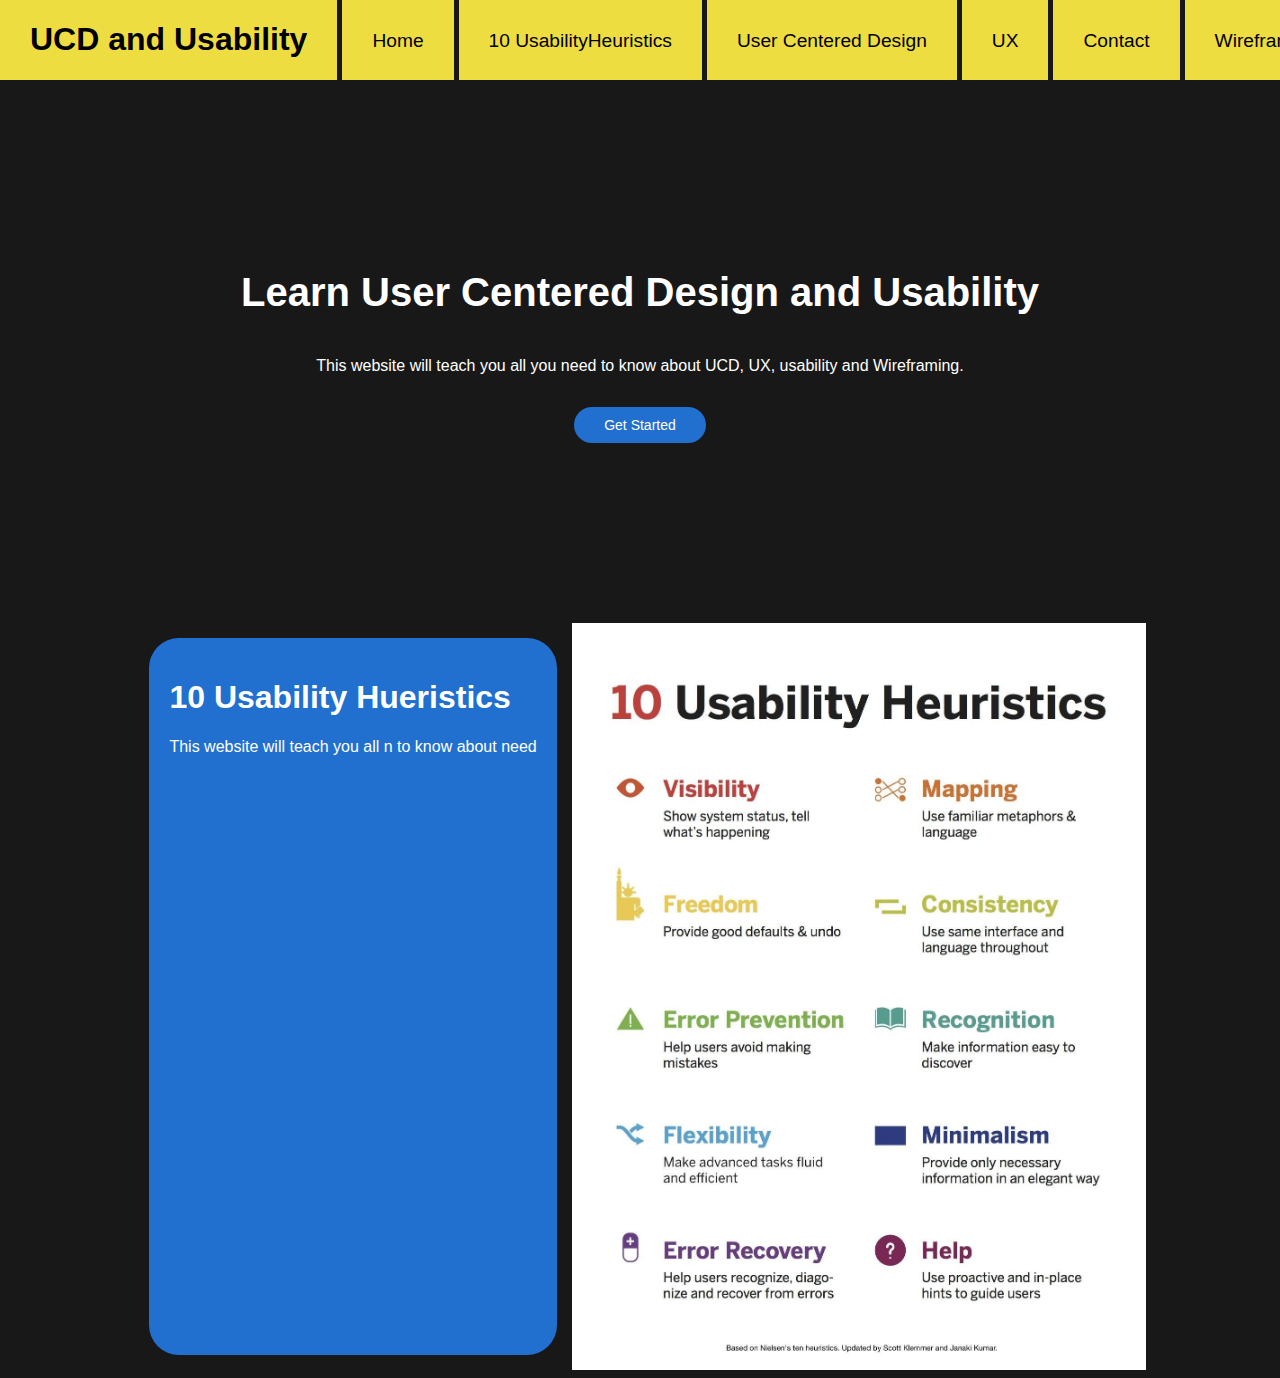
==== group project/index.html @ ca11de19 "UX text fin" ====
<!DOCTYPE html>
<html>
    <head>
        <meta charset="UTF-8">
        <meta name="viewport" content="width=device-width, initial-scale=1.0">
        <meta name="author" content="Nathan Heaton">
        <title>Home</title>
        <link href="assets/css.css" rel="stylesheet" text="text/css">
    </head>
    <body>
        <header>
            <div class="yellow-box-title">
            <h1>UCD and Usability</h1>
            </div>
            <nav>
                <div class="yellow-box">
                    <a class="nav-link" href="index.html">Home</a>
                </div>
                <div class="yellow-box">
                <a class="nav-link" href="UsabilityHeuristics.html">10 UsabilityHeuristics</a>
                </div>
                <div class="yellow-box">
                <a class="nav-link" href="UserCenteredDesign.html">User Centered Design</a>
                </div>
                <div class="yellow-box">
                <a class="nav-link" href="UserExperince.html">UX</a>
                </div>
                <div class="yellow-box">
                <a class="nav-link" href="contactUs.html">Contact</a>
                </div>
                <div class="yellow-box">
                <a class="nav-link" href="Wireframing.html">Wireframing</a>
                </div>
            </nav>
            <div class="yellow-box-end">
                    
            </div>
        </header>
        <main>
            <section class="main-content" id="home-grid">
                <section class="Centered-text" id="home-item1">
                    <h1 id="home-title">Learn User Centered Design and Usability </h1>
                    <p>This website will teach you all you need to know about UCD, UX, usability and Wireframing.</p>
                    <a class="nav-link" href="UsabilityHeuristics.html"><button class="btn" >Get Started</button></a>

                </section>
                <section class="text-box blue" id="home-item2">
                    <h1 class="white-text">10 Usability Hueristics</h1>
                    <p>This website will teach you all n to know about need</p>

                </section>
                <div id="home-item3" class="image-box-curved">
                    <img class="image-fill" src="assets/10-usability-Hueristics.jpg" alt="10 Usability Hueristics">
                </div>
            </section>

       </main>
        <footer>


        </footer>

       <script src="assets/file.js"></script>
    </body>
</html>
---- group project/assets/css.css ----
/* Genaral ------------------------------ */
body{
    background-color: rgb(24, 24, 24);
}

header{
    background-color: rgb(24, 24, 24);
    position: absolute;
    top:0px;
    left: 0px;
    width: 100%;
    height: 80px;
    display: flex;
    overflow: hidden;    
    text-wrap: nowrap;
}

h1, h2 ,h3 ,a{
    font-family: 'Source Sans Pro', sans-serif;
    
}


p{
    font-family: Verdana, Geneva, Tahoma, sans-serif;
    color: white;
}

a{
    font-size: large;

}

#home-title{
    color: rgb(255, 255, 255);
    font-size: 40px;
    margin: 10px;
}

/* nav ------------------------------ */
.nav-link{
    font-size: larger;
    text-decoration: none;
    color: black;
    

}

.yellow-box{
    background-color: rgb(238, 221, 65);
    position: relative;
    height: 80px;
    padding: 30px;
    margin-right: 5px
       
}

.yellow-box:hover{
    background-color: rgb(239, 233, 119);
}

.yellow-box-title{
    background-color: rgb(238, 221, 65);
    position: relative;
    height: 80px;
    padding-left: 30px;
    padding-right: 30px;
    margin-right: 5px
       
}

.yellow-box-end{
    background-color: rgb(238, 221, 65);
    position: relative;
    height: 80px;
    width: 100%;

       
}

nav{
    display: flex;
}

/**/

.main-content{
    margin: auto;
    margin-top: 80px;
    max-width: 1400px;
    width: 80%;

}

/* colours -----------------------*/

.blue{
    background-color: rgb(33, 111, 206);
}

.white-text{
    color: #fff;
}
/* grids -----------------------*/

#home-grid{
    display: grid;
    grid-template-areas:
                        'Title Title Title' 
                        'box1 box1 box2' ;
}

#home-item2{    grid-area: box1;}
#home-item3{    grid-area: box2;}
#home-item1{    grid-area: Title;}

/* Buttons -----------------------*/

.btn{
font-family: Verdana, Geneva, Tahoma, sans-serif;
font-weight: 0;
font-size: 14px;
color: #fff;
background-color: rgb(33, 111, 206);
padding: 10px 30px;
border-radius: 50px;
border: 0px;
transition : 1222ms;
transform: translateY(0);
display: flex;
flex-direction: row;
align-items: center;
cursor: pointer;
}

.btn:hover{

transition : 1222ms;
padding: 10px 50px;
transform : translateY(-6px);
background-color: rgb(238, 221, 65);
color: rgb(0, 0, 0);
}
/* text boxes -----------------------*/

.image-box-curved{
    border-radius: 15px;
    width: fit-content;
}
.text-box{
    padding: 20px;
    margin: 15px;
    border-radius: 30px;
}

.Centered-text{
    margin: auto;
    padding-top: 20vh;
    padding-bottom: 20vh;
    display: flex;
    flex-direction: column;
    align-items: center;
    gap: 1em;
}

/**/

.image-fill{
    width: 100%;
    height: 100%;
    overflow: hidden;
}
/* user experience page  ------------------------------ */

.intro
{
    gap: 10px; 

}

.intro-1
{
    padding: 10px;
}

.intro-1 h1
{
    text-align: center;
    font-size: 40px;/*size*/
    font-family:'Source Sans Pro', sans-serif;
    color: yellow;
}

.intro-1 p
{
    text-align: left;
    font-size: 20px;/*size*/
    font-family: Verdana, Geneva, Tahoma, sans-serif;
    color: white;
}

.benefits
{
    gap: 10px; 
}

.benefits h1
{
    text-align: center;
    font-size: 35px;/*size*/
    font-family:'Source Sans Pro', sans-serif;
    color: yellow;
}

.benefits h2
{
    text-align: center;
    font-size: 30px;/*size*/
    font-family:'Source Sans Pro', sans-serif;
    color: yellow;
    padding-top: 20px;
}


.benefits p1
{
    text-align: left;
    font-size: 20px;/*size*/
    font-family: Verdana, Geneva, Tahoma, sans-serif;
    color: white;
}

.benefits h3
{
    text-align: center;
    font-size: 30px;/*size*/
    font-family:'Source Sans Pro', sans-serif;
    color: yellow;
    padding-top: 20px;
}


.benefits p2
{
    text-align: left;
    font-size: 20px;/*size*/
    font-family: Verdana, Geneva, Tahoma, sans-serif;
    color: white;
}

.benefits h4
{
    text-align: center;
    font-size: 30px;/*size*/
    font-family:'Source Sans Pro', sans-serif;
    color: yellow;
    padding-top: 20px;
}


.benefits p3
{
    text-align: left;
    font-size: 20px;/*size*/
    font-family: Verdana, Geneva, Tahoma, sans-serif;
    color: white;
}

.Key-Components-of-UX
{
    gap: 10px; 
}

.Key-Components-of-UX h1
{
    text-align: center;
    font-size: 35px;/*size*/
    font-family:'Source Sans Pro', sans-serif;
    color: yellow;
}

.Key-Components-of-UX h2
{
    text-align: center;
    font-size: 30px;/*size*/
    font-family:'Source Sans Pro', sans-serif;
    color: yellow;
    padding-top: 20px;
}


.Key-Components-of-UX p1
{
    text-align: left;
    font-size: 20px;/*size*/
    font-family:Verdana, Geneva, Tahoma, sans-serif;
    color: white;
}

.Key-Components-of-UX h3
{
    text-align: center;
    font-size: 30px;/*size*/
    font-family:'Source Sans Pro', sans-serif;
    color: yellow;
    padding-top: 20px;
}


.Key-Components-of-UX p2
{
    text-align: left;
    font-size: 20px;/*size*/
    font-family:Verdana, Geneva, Tahoma, sans-serif;
    color: white;
}

.Key-Components-of-UX h4
{
    text-align: center;
    font-size: 30px;/*size*/
    font-family:'Source Sans Pro', sans-serif;
    color: yellow;
    padding-top: 20px;
}


.Key-Components-of-UX p3
{
    text-align: left;
    font-size: 20px;/*size*/
    font-family: Verdana, Geneva, Tahoma, sans-serif;
    color: white;
}

.Key-Components-of-UX h5
{
    text-align: center;
    font-size: 30px;/*size*/
    font-family:'Source Sans Pro', sans-serif;
    color: yellow;
    padding-top: 20px;
}


.Key-Components-of-UX p4
{
    text-align: left;
    font-size: 20px;/*size*/
    font-family: Verdana, Geneva, Tahoma, sans-serif;
    color: white;
}

.Key-Components-of-UX h6
{
    text-align: center;
    font-size: 30px;/*size*/
    font-family:'Source Sans Pro', sans-serif;
    color: yellow;
    padding-top: 20px;
}


.Key-Components-of-UX p5
{
    text-align: left;
    font-size: 20px;/*size*/
    font-family: Verdana, Geneva, Tahoma, sans-serif;
    color: white;
}

.Approach
{
    gap: 10px; 
}

.Approach h1
{
    text-align: center;
    font-size: 35px;/*size*/
    font-family:'Source Sans Pro', sans-serif;
    color: yellow;
}

.Approach h2
{
    text-align: center;
    font-size: 30px;/*size*/
    font-family:'Source Sans Pro', sans-serif;
    color: yellow;
    padding-top: 20px;
}


.Approach p1
{
    text-align: left;
    font-size: 20px;/*size*/
    font-family: Verdana, Geneva, Tahoma, sans-serif;
    color: white;
}

.Approach h3
{
    text-align: center;
    font-size: 30px;/*size*/
    font-family:'Source Sans Pro', sans-serif;
    color: yellow;
    padding-top: 20px;
}


.Approach p2
{
    text-align: left;
    font-size: 20px;/*size*/
    font-family: Verdana, Geneva, Tahoma, sans-serif;
    color: white;
}

.Approach h4
{
    text-align: center;
    font-size: 30px;/*size*/
    font-family:'Source Sans Pro', sans-serif;
    color: yellow;
    padding-top: 20px;
}


.Approach p3
{
    text-align: left;
    font-size: 20px;/*size*/
    font-family: Verdana, Geneva, Tahoma, sans-serif;
    color: white;
}

.Approach h5
{
    text-align: center;
    font-size: 30px;/*size*/
    font-family:'Source Sans Pro', sans-serif;
    color: yellow;
    padding-top: 20px;
}


.Approach p4
{
    text-align: left;
    font-size: 20px;/*size*/
    font-family: Verdana, Geneva, Tahoma, sans-serif;
    color: white;
}

.Good-Example
{
    gap: 10px; 
}

.Good-Example h1
{
    text-align: center;
    font-size: 30px;/*size*/
    font-family:'Source Sans Pro', sans-serif;
    color: yellow;
    padding-top: 20px;
}

.Good-Example p1
{
    text-align: left;
    font-size: 20px;/*size*/
    font-family: Verdana, Geneva, Tahoma, sans-serif;
    color: white;
}
 
.Bad-Example
{
    gap: 10px; 
}

.Bad-Example h1
{
    text-align: center;
    font-size: 30px;/*size*/
    font-family:'Source Sans Pro', sans-serif;
    color: yellow;
    padding-top: 20px;
}

.Bad-Example p1
{
    text-align: left;
    font-size: 20px;/*size*/
    font-family: Verdana, Geneva, Tahoma, sans-serif;
    color: white;
}

.Ending
{
    gap: 10px;  
}

.Ending h1
{
    text-align: center;
    font-size: 30px;/*size*/
    font-family:'Source Sans Pro', sans-serif;
    color: yellow;
    padding-top: 20px;
}

.Ending p1
{
    text-align: left;
    font-size: 20px;/*size*/
    font-family: Verdana, Geneva, Tahoma, sans-serif;
    color: white;
    padding-bottom: 50px;
}
/**/
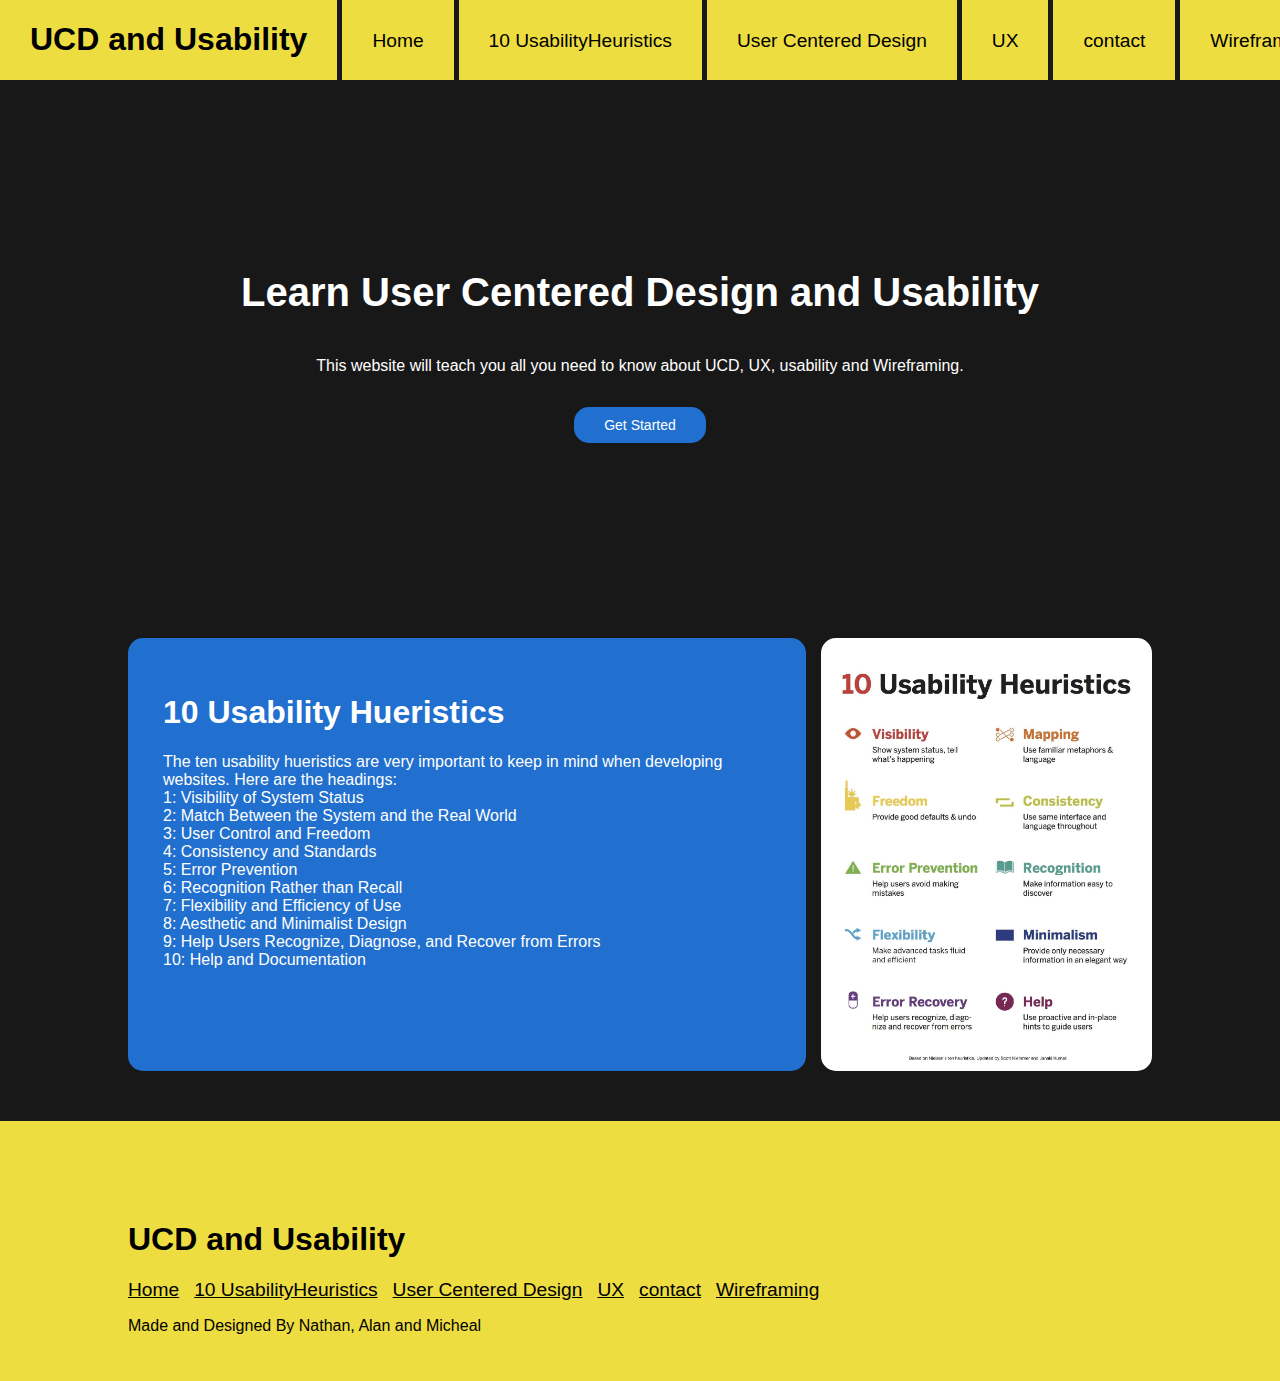
==== commit b66a70f9: "added text" ====
--- a/group project/index.html
+++ b/group project/index.html
@@ -26,7 +26,7 @@
                 <a class="nav-link" href="UserExperince.html">UX</a>
                 </div>
                 <div class="yellow-box">
-                <a class="nav-link" href="contactUs.html">Contact</a>
+                <a class="nav-link" href="contactUs.html">contact</a>
                 </div>
                 <div class="yellow-box">
                 <a class="nav-link" href="Wireframing.html">Wireframing</a>
@@ -46,7 +46,17 @@
                 </section>
                 <section class="text-box blue" id="home-item2">
                     <h1 class="white-text">10 Usability Hueristics</h1>
-                    <p>This website will teach you all n to know about need</p>
+                    <p>The ten usability hueristics are very important to keep in mind when developing websites. Here are the headings:<br>
+                        1: Visibility of System Status<br>
+                        2: Match Between the System and the Real World<br>
+                        3: User Control and Freedom<br>
+                        4: Consistency and Standards<br>
+                        5: Error Prevention<br>
+                        6: Recognition Rather than Recall<br>
+                        7: Flexibility and Efficiency of Use<br>
+                        8: Aesthetic and Minimalist Design<br>
+                        9: Help Users Recognize, Diagnose, and Recover from Errors<br>
+                        10: Help and Documentation </p>
 
                 </section>
                 <div id="home-item3" class="image-box-curved">
@@ -56,8 +66,19 @@
 
        </main>
         <footer>
+            <section class="main-content">
+                <h1>UCD and Usability</h1>
+                <nav class="footer-nav">                    
+                    <a class="nav-link" href="index.html">Home</a>
+                    <a class="nav-link" href="UsabilityHeuristics.html">10 UsabilityHeuristics</a>
+                    <a class="nav-link" href="UserCenteredDesign.html">User Centered Design</a>
+                    <a class="nav-link" href="UserExperince.html">UX</a>
+                    <a class="nav-link" href="contactUs.html">contact</a>
+                    <a class="nav-link" href="Wireframing.html">Wireframing</a>
+                </nav>
+                <p class="black-text">Made and Designed By Nathan, Alan and Micheal</p>
 
-
+            </section>
         </footer>
 
        <script src="assets/file.js"></script>
--- a/group project/assets/css.css
+++ b/group project/assets/css.css
@@ -1,6 +1,7 @@
 /* Genaral ------------------------------ */
 body{
     background-color: rgb(24, 24, 24);
+    margin: 0px;
 }
 
 header{
@@ -15,6 +16,14 @@
     text-wrap: nowrap;
 }
 
+footer{
+    background-color: rgb(238, 221, 65);
+    margin-top: 50px;
+    padding-top:20px;
+    padding-bottom:30px ;
+    
+}
+
 h1, h2 ,h3 ,a{
     font-family: 'Source Sans Pro', sans-serif;
     
@@ -43,6 +52,13 @@
     text-decoration: none;
     color: black;
     
+
+}
+
+.footer-nav{
+    display: flex;
+    gap: 15px;
+    text-decoration: underline;
 
 }
 
@@ -98,6 +114,10 @@
     background-color: rgb(33, 111, 206);
 }
 
+.black-text{
+    color: black;
+}
+
 .white-text{
     color: #fff;
 }
@@ -105,14 +125,13 @@
 
 #home-grid{
     display: grid;
-    grid-template-areas:
-                        'Title Title Title' 
-                        'box1 box1 box2' ;
-}
-
-#home-item2{    grid-area: box1;}
-#home-item3{    grid-area: box2;}
-#home-item1{    grid-area: Title;}
+    grid-template-columns: 1fr 1fr 1fr ;
+    gap:15px;
+}
+
+#home-item1{    grid-column: 1/4;}
+#home-item2{    grid-column: 1/3;}
+#home-item3{    grid-column: 3/4;}
 
 /* Buttons -----------------------*/
 
@@ -123,7 +142,7 @@
 color: #fff;
 background-color: rgb(33, 111, 206);
 padding: 10px 30px;
-border-radius: 50px;
+border-radius: 15px;
 border: 0px;
 transition : 1222ms;
 transform: translateY(0);
@@ -145,12 +164,11 @@
 
 .image-box-curved{
     border-radius: 15px;
-    width: fit-content;
-}
+}
+
 .text-box{
-    padding: 20px;
-    margin: 15px;
-    border-radius: 30px;
+    padding: 35px;
+    border-radius: 15px;
 }
 
 .Centered-text{
@@ -163,12 +181,13 @@
     gap: 1em;
 }
 
-/**/
+/* Images ----------------------------- */
 
 .image-fill{
     width: 100%;
     height: 100%;
-    overflow: hidden;
+    object-fit: cover;
+    border-radius: 15px;
 }
 /* user experience page  ------------------------------ */
 
@@ -418,7 +437,7 @@
     color: white;
 }
 
-.Approach h4
+.Approachh4
 {
     text-align: center;
     font-size: 30px;/*size*/
@@ -435,90 +454,5 @@
     font-family: Verdana, Geneva, Tahoma, sans-serif;
     color: white;
 }
-
-.Approach h5
-{
-    text-align: center;
-    font-size: 30px;/*size*/
-    font-family:'Source Sans Pro', sans-serif;
-    color: yellow;
-    padding-top: 20px;
-}
-
-
-.Approach p4
-{
-    text-align: left;
-    font-size: 20px;/*size*/
-    font-family: Verdana, Geneva, Tahoma, sans-serif;
-    color: white;
-}
-
-.Good-Example
-{
-    gap: 10px; 
-}
-
-.Good-Example h1
-{
-    text-align: center;
-    font-size: 30px;/*size*/
-    font-family:'Source Sans Pro', sans-serif;
-    color: yellow;
-    padding-top: 20px;
-}
-
-.Good-Example p1
-{
-    text-align: left;
-    font-size: 20px;/*size*/
-    font-family: Verdana, Geneva, Tahoma, sans-serif;
-    color: white;
-}
- 
-.Bad-Example
-{
-    gap: 10px; 
-}
-
-.Bad-Example h1
-{
-    text-align: center;
-    font-size: 30px;/*size*/
-    font-family:'Source Sans Pro', sans-serif;
-    color: yellow;
-    padding-top: 20px;
-}
-
-.Bad-Example p1
-{
-    text-align: left;
-    font-size: 20px;/*size*/
-    font-family: Verdana, Geneva, Tahoma, sans-serif;
-    color: white;
-}
-
-.Ending
-{
-    gap: 10px;  
-}
-
-.Ending h1
-{
-    text-align: center;
-    font-size: 30px;/*size*/
-    font-family:'Source Sans Pro', sans-serif;
-    color: yellow;
-    padding-top: 20px;
-}
-
-.Ending p1
-{
-    text-align: left;
-    font-size: 20px;/*size*/
-    font-family: Verdana, Geneva, Tahoma, sans-serif;
-    color: white;
-    padding-bottom: 50px;
-}
 /**/
 
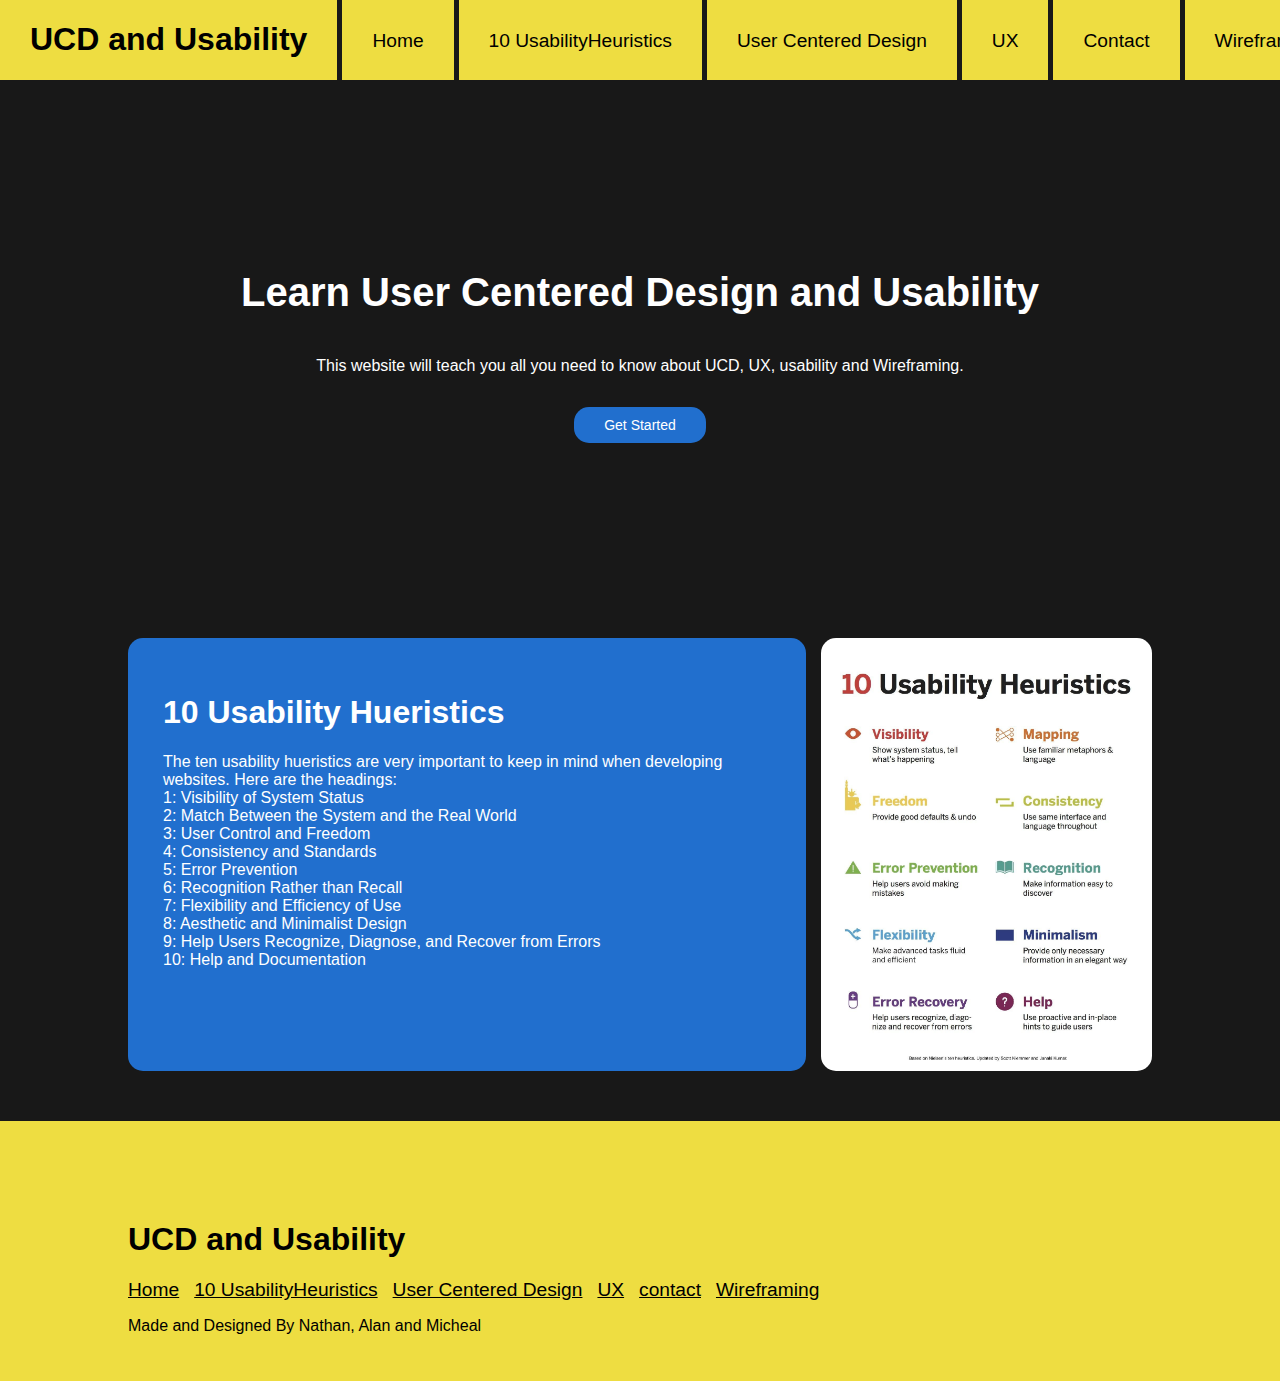
==== commit 8ce2aad5: "Merge branch 'master' of https://github.com/NathanHeaton/GROUP-PROJECT-Web-User-Interface-Design-" ====
--- a/group project/index.html
+++ b/group project/index.html
@@ -26,7 +26,7 @@
                 <a class="nav-link" href="UserExperince.html">UX</a>
                 </div>
                 <div class="yellow-box">
-                <a class="nav-link" href="contactUs.html">contact</a>
+                <a class="nav-link" href="contactUs.html">Contact</a>
                 </div>
                 <div class="yellow-box">
                 <a class="nav-link" href="Wireframing.html">Wireframing</a>
--- a/group project/assets/css.css
+++ b/group project/assets/css.css
@@ -437,7 +437,7 @@
     color: white;
 }
 
-.Approachh4
+.Approach h4
 {
     text-align: center;
     font-size: 30px;/*size*/
@@ -454,5 +454,119 @@
     font-family: Verdana, Geneva, Tahoma, sans-serif;
     color: white;
 }
+
+.Approach h5
+{
+    text-align: center;
+    font-size: 30px;/*size*/
+    font-family:'Source Sans Pro', sans-serif;
+    color: yellow;
+    padding-top: 20px;
+}
+
+
+.Approach p4
+{
+    text-align: left;
+    font-size: 20px;/*size*/
+    font-family: Verdana, Geneva, Tahoma, sans-serif;
+    color: white;
+}
+
+.Good-Example
+{
+    gap: 10px; 
+}
+
+.Good-Example h1
+{
+    text-align: center;
+    font-size: 30px;/*size*/
+    font-family:'Source Sans Pro', sans-serif;
+    color: yellow;
+    padding-top: 20px;
+}
+
+.Good-Example p1
+{
+    text-align: left;
+    font-size: 20px;/*size*/
+    font-family: Verdana, Geneva, Tahoma, sans-serif;
+    color: white;
+}
+ 
+.Bad-Example
+{
+    gap: 10px; 
+}
+
+.Bad-Example h1
+{
+    text-align: center;
+    font-size: 30px;/*size*/
+    font-family:'Source Sans Pro', sans-serif;
+    color: yellow;
+    padding-top: 20px;
+}
+
+.Bad-Example p1
+{
+    text-align: left;
+    font-size: 20px;/*size*/
+    font-family: Verdana, Geneva, Tahoma, sans-serif;
+    color: white;
+}
+
+.Ending
+{
+    gap: 10px;  
+}
+
+.Ending h1
+{
+    text-align: center;
+    font-size: 30px;/*size*/
+    font-family:'Source Sans Pro', sans-serif;
+    color: yellow;
+    padding-top: 20px;
+}
+
+.Ending p1
+{
+    text-align: left;
+    font-size: 20px;/*size*/
+    font-family: Verdana, Geneva, Tahoma, sans-serif;
+    color: white;
+    padding-bottom: 50px;
+}
 /**/
 
+/* Wireframe page  ------------------------------ */
+
+.Opening
+{
+    gap: 10px;
+    padding:10px ;
+}
+
+.Opening-1 h1
+{
+    text-align: center;
+    font-size: 30px;/*size*/
+    font-family:'Source Sans Pro', sans-serif;
+    color: yellow;
+    padding-top: 20px;
+}
+
+.Opening-1 p1
+{
+    text-align: left;
+    font-size: 20px;/*size*/
+    font-family: Verdana, Geneva, Tahoma, sans-serif;
+    color: white;
+}
+
+
+
+
+/**/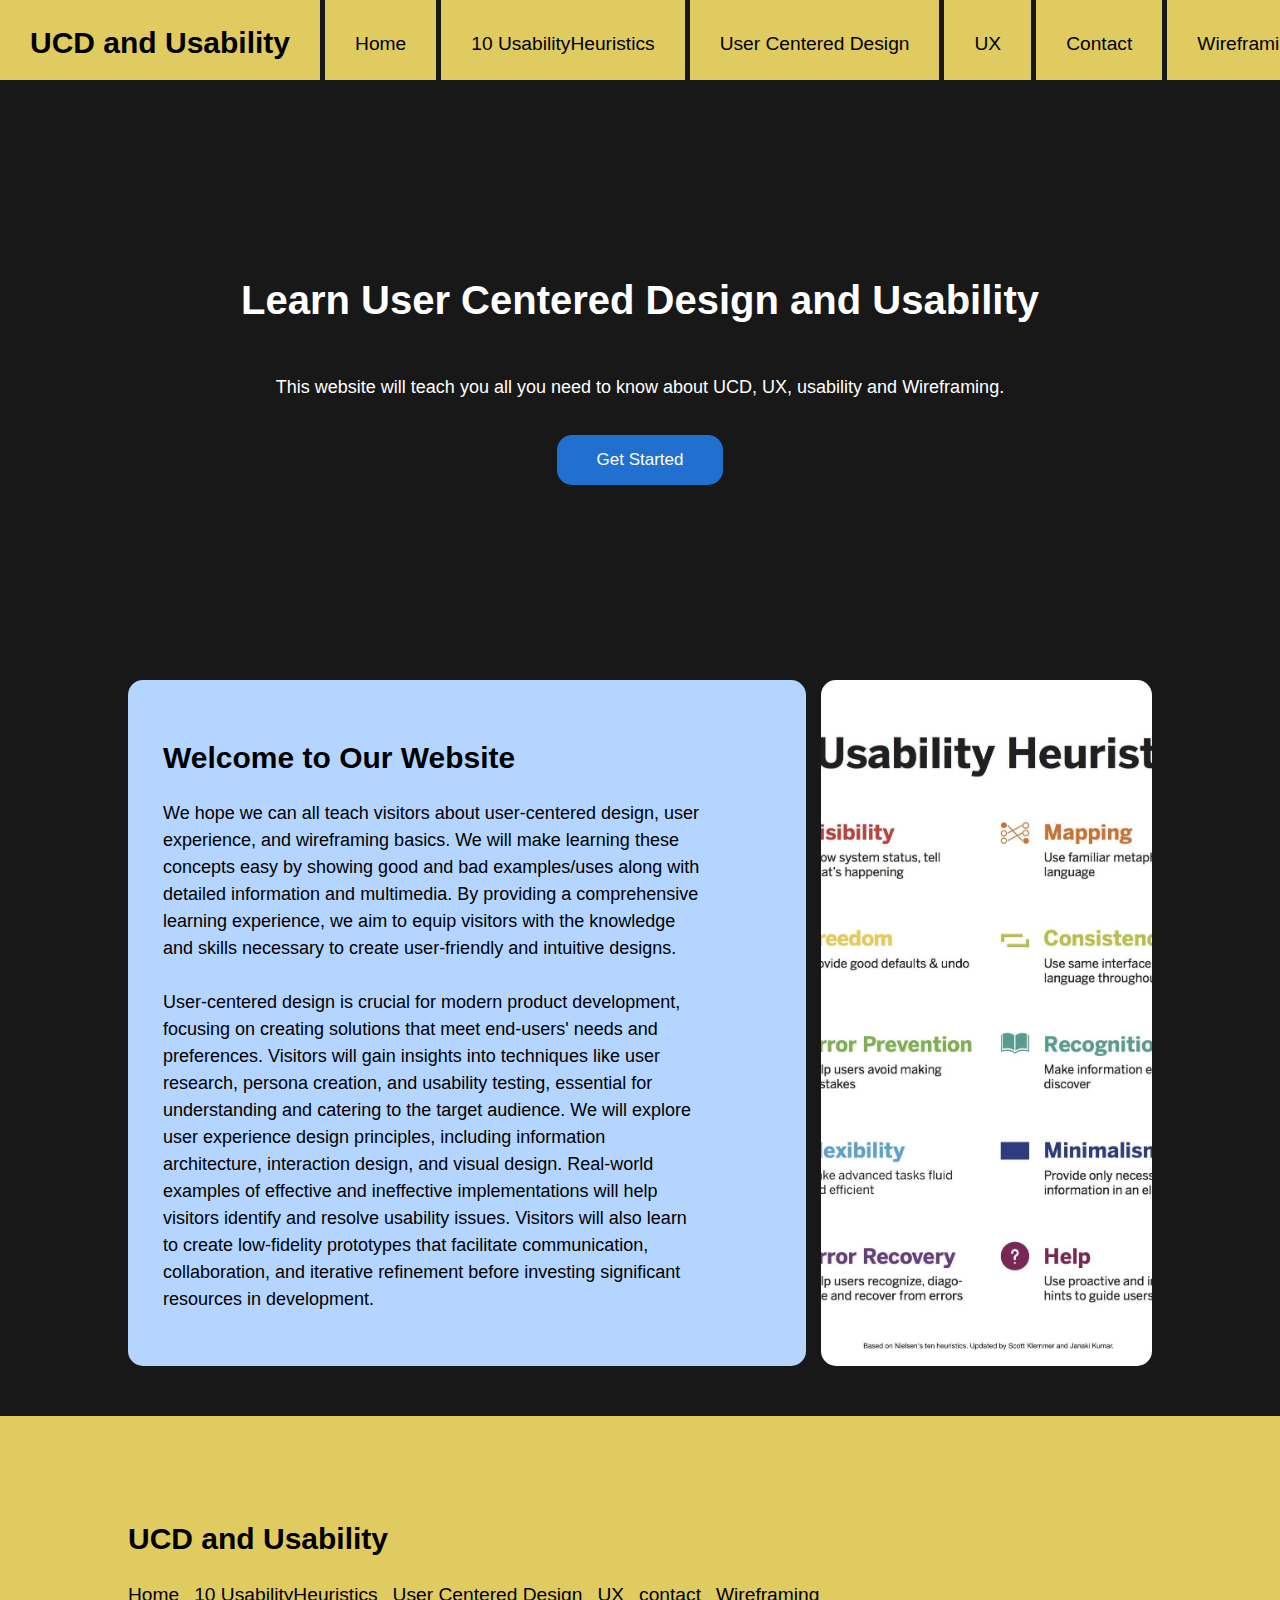
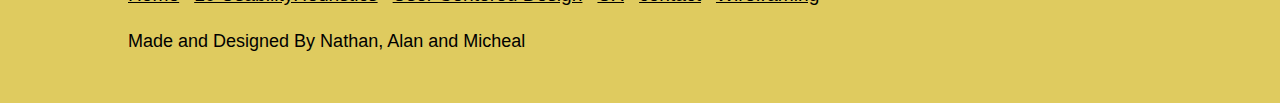
==== commit f79b4c7f: "added mobile version of pages changed text" ====
--- a/group project/index.html
+++ b/group project/index.html
@@ -12,7 +12,7 @@
             <div class="yellow-box-title">
             <h1>UCD and Usability</h1>
             </div>
-            <nav>
+            <nav class="top-nav">
                 <div class="yellow-box">
                     <a class="nav-link" href="index.html">Home</a>
                 </div>
@@ -33,30 +33,49 @@
                 </div>
             </nav>
             <div class="yellow-box-end">
-                    
+                <button class="mobile hamburger"><img src="assets/hamburger-menu-nav.png" alt="Menu" width="50px" height="auto"></button>
             </div>
         </header>
+        <nav class="mobile-nav mobile">
+            <div class="yellow-box">
+                <a class="nav-link" href="index.html">Home</a>
+            </div>
+            <div class="yellow-box">
+            <a class="nav-link" href="UsabilityHeuristics.html">10 UsabilityHeuristics</a>
+            </div>
+            <div class="yellow-box">
+            <a class="nav-link" href="UserCenteredDesign.html">User Centered Design</a>
+            </div>
+            <div class="yellow-box">
+            <a class="nav-link" href="UserExperince.html">UX</a>
+            </div>
+            <div class="yellow-box">
+            <a class="nav-link" href="contactUs.html">Contact</a>
+            </div>
+            <div class="yellow-box">
+            <a class="nav-link" href="Wireframing.html">Wireframing</a>
+            </div>
+        </nav>
         <main>
             <section class="main-content" id="home-grid">
                 <section class="Centered-text" id="home-item1">
                     <h1 id="home-title">Learn User Centered Design and Usability </h1>
-                    <p>This website will teach you all you need to know about UCD, UX, usability and Wireframing.</p>
+                    <p class="white-text">This website will teach you all you need to know about UCD, UX, usability and Wireframing.</p>
                     <a class="nav-link" href="UsabilityHeuristics.html"><button class="btn" >Get Started</button></a>
 
                 </section>
                 <section class="text-box blue" id="home-item2">
-                    <h1 class="white-text">10 Usability Hueristics</h1>
-                    <p>The ten usability hueristics are very important to keep in mind when developing websites. Here are the headings:<br>
-                        1: Visibility of System Status<br>
-                        2: Match Between the System and the Real World<br>
-                        3: User Control and Freedom<br>
-                        4: Consistency and Standards<br>
-                        5: Error Prevention<br>
-                        6: Recognition Rather than Recall<br>
-                        7: Flexibility and Efficiency of Use<br>
-                        8: Aesthetic and Minimalist Design<br>
-                        9: Help Users Recognize, Diagnose, and Recover from Errors<br>
-                        10: Help and Documentation </p>
+                    <h1 class="black-text">Welcome to Our Website</h1>
+                    <p class="black-text">We hope we can all teach visitors about user-centered design, user experience, and wireframing basics. We will make learning these concepts 
+                        easy by showing good and bad examples/uses along with detailed information and multimedia. By providing a comprehensive learning experience, we aim to equip
+                         visitors with the knowledge and skills necessary to create user-friendly and intuitive designs.
+                        <br><br>
+                        User-centered design is crucial for modern product development, focusing on creating solutions that meet end-users' needs and preferences. 
+                        Visitors will gain insights into techniques like user research, persona creation, and usability testing, essential for understanding and catering
+                         to the target audience. We will explore user experience design principles, including information architecture, interaction design, and visual design.
+                          Real-world examples of effective and ineffective implementations will help visitors identify and resolve usability issues. Visitors will also 
+                        learn to create low-fidelity prototypes that facilitate communication, collaboration, and iterative refinement before investing significant resources in development.
+                    </p>
 
                 </section>
                 <div id="home-item3" class="image-box-curved">
@@ -80,7 +99,8 @@
 
             </section>
         </footer>
-
-       <script src="assets/file.js"></script>
+        <!-- jquery -->
+        <script src="https://ajax.googleapis.com/ajax/libs/jquery/3.7.1/jquery.min.js"></script>
+        <script src="assets/file.js"></script>
     </body>
 </html>--- a/group project/assets/css.css
+++ b/group project/assets/css.css
@@ -2,6 +2,7 @@
 body{
     background-color: rgb(24, 24, 24);
     margin: 0px;
+    line-height: 1.5;
 }
 
 header{
@@ -17,7 +18,7 @@
 }
 
 footer{
-    background-color: rgb(238, 221, 65);
+    background-color: rgb(223, 203, 95);
     margin-top: 50px;
     padding-top:20px;
     padding-bottom:30px ;
@@ -29,10 +30,14 @@
     
 }
 
+h1{
+    font-size: 30px;
+}
 
 p{
-    font-family: Verdana, Geneva, Tahoma, sans-serif;
-    color: white;
+    font-family: Verdana, sans-serif;
+    font-size: 18px;
+    font-weight: 500;
 }
 
 a{
@@ -63,7 +68,7 @@
 }
 
 .yellow-box{
-    background-color: rgb(238, 221, 65);
+    background-color: rgb(223, 203, 95);
     position: relative;
     height: 80px;
     padding: 30px;
@@ -72,11 +77,11 @@
 }
 
 .yellow-box:hover{
-    background-color: rgb(239, 233, 119);
+    background-color: rgb(231, 218, 140);
 }
 
 .yellow-box-title{
-    background-color: rgb(238, 221, 65);
+    background-color: rgb(223, 203, 95);
     position: relative;
     height: 80px;
     padding-left: 30px;
@@ -86,12 +91,11 @@
 }
 
 .yellow-box-end{
-    background-color: rgb(238, 221, 65);
+    background-color: rgb(223, 203, 95);
     position: relative;
     height: 80px;
     width: 100%;
-
-       
+    padding: 10px;       
 }
 
 nav{
@@ -111,7 +115,7 @@
 /* colours -----------------------*/
 
 .blue{
-    background-color: rgb(33, 111, 206);
+    background-color: rgb(179, 213, 255);
 }
 
 .black-text{
@@ -137,11 +141,10 @@
 
 .btn{
 font-family: Verdana, Geneva, Tahoma, sans-serif;
-font-weight: 0;
-font-size: 14px;
+font-size: 17px;
 color: #fff;
 background-color: rgb(33, 111, 206);
-padding: 10px 30px;
+padding: 15px 40px;
 border-radius: 15px;
 border: 0px;
 transition : 1222ms;
@@ -155,9 +158,9 @@
 .btn:hover{
 
 transition : 1222ms;
-padding: 10px 50px;
+padding: 15px 50px;
 transform : translateY(-6px);
-background-color: rgb(238, 221, 65);
+background-color: rgb(223, 203, 95);
 color: rgb(0, 0, 0);
 }
 /* text boxes -----------------------*/
@@ -169,6 +172,7 @@
 .text-box{
     padding: 35px;
     border-radius: 15px;
+    padding-right: 15% ;
 }
 
 .Centered-text{
@@ -569,4 +573,95 @@
 
 
 
-/**/+/**/
+
+/* Mobile resposive */
+.mobile{
+    display: none;
+}
+
+.hamburger {
+    padding: 15px;
+    z-index: 1;
+    background-color: #FFFfff00;
+    border: none;
+    box-shadow: none;
+}
+
+@media only screen and (max-width: 768px)
+{
+    /* page -------------*/
+    .mobile{display:contents;}
+
+    .main-content{
+        width: 85%;
+    }
+    /* nav --------------------*/
+
+    .footer-nav{
+        flex-direction: column;
+    
+    }
+
+    .top-nav{
+        display: none;
+    }
+    .mobile-nav{
+        display: flex;
+        text-align: left;
+        flex-direction: column;
+        margin-top: 80px;
+        width: 100%;
+    }
+    .yellow-box-title{
+        width: calc(100% - 135px);
+    }
+
+    .yellow-box{
+        display: none;
+        position:initial;
+        padding: 15px;
+        margin-top: 5px;
+        height: auto;
+        margin-right: 0px;
+
+    }
+
+    .yellow-box-end{
+        position: absolute;
+        right: 0px;
+        top: 0px;
+        width: 50px;
+        height: 80px;
+    }
+
+    /* grids ------------------*/
+    #home-grid{
+        display: grid;
+        grid-template-columns: 1fr;
+        gap:15px;
+    }
+    
+    #home-item1{    grid-column: 1/2;}
+    #home-item2{    grid-column: 1/2;}
+    #home-item3{    grid-column: 1/2;}
+    
+    /* text boxes -----------------------*/
+
+    .image-box-curved{
+        border-radius: 10px;
+    }
+
+    .text-box{
+        padding: 20px;
+        border-radius: 10px;
+    }
+
+    .Centered-text{
+        padding-top: 10vh;
+        padding-bottom: 10vh;
+    }
+
+
+
+}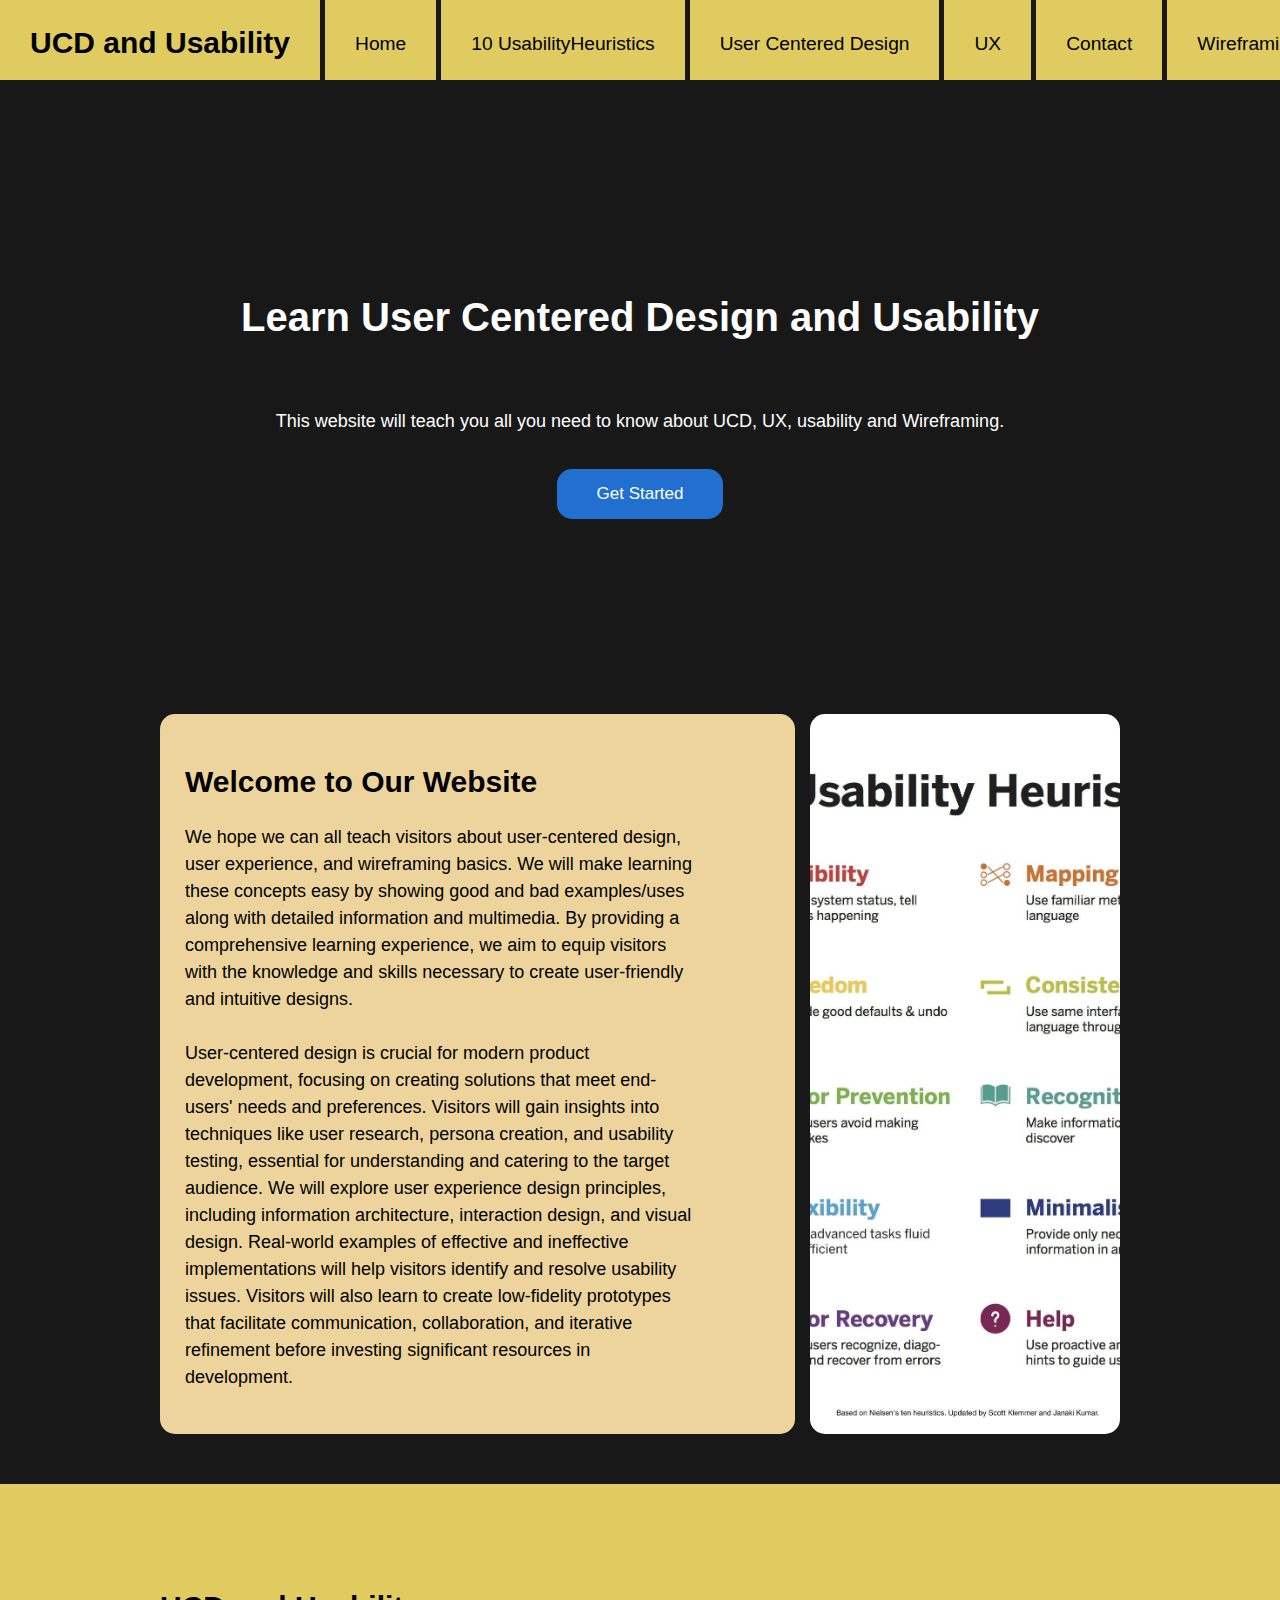
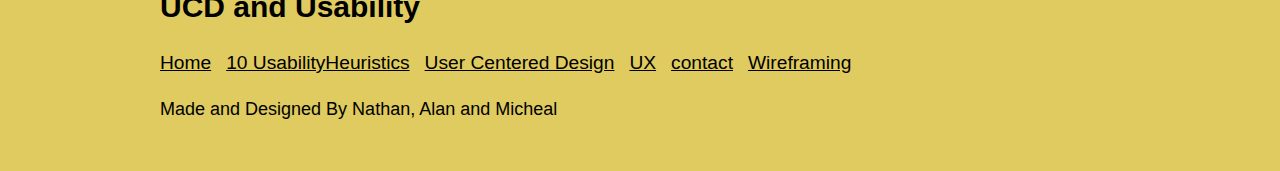
==== commit b08b8124: "added UCD page" ====
--- a/group project/index.html
+++ b/group project/index.html
@@ -59,12 +59,12 @@
         <main>
             <section class="main-content" id="home-grid">
                 <section class="Centered-text" id="home-item1">
-                    <h1 id="home-title">Learn User Centered Design and Usability </h1>
+                    <h1 class="home-title">Learn User Centered Design and Usability </h1>
                     <p class="white-text">This website will teach you all you need to know about UCD, UX, usability and Wireframing.</p>
                     <a class="nav-link" href="UsabilityHeuristics.html"><button class="btn" >Get Started</button></a>
 
                 </section>
-                <section class="text-box blue" id="home-item2">
+                <section class="text-box light-yellow" id="home-item2">
                     <h1 class="black-text">Welcome to Our Website</h1>
                     <p class="black-text">We hope we can all teach visitors about user-centered design, user experience, and wireframing basics. We will make learning these concepts 
                         easy by showing good and bad examples/uses along with detailed information and multimedia. By providing a comprehensive learning experience, we aim to equip
--- a/group project/assets/css.css
+++ b/group project/assets/css.css
@@ -30,6 +30,10 @@
     
 }
 
+ol{
+    font-family: Verdana, sans-serif;
+}
+
 h1{
     font-size: 30px;
 }
@@ -45,11 +49,10 @@
 
 }
 
-#home-title{
+.home-title{
     color: rgb(255, 255, 255);
     font-size: 40px;
-    margin: 10px;
-}
+    }
 
 /* nav ------------------------------ */
 .nav-link{
@@ -108,7 +111,7 @@
     margin: auto;
     margin-top: 80px;
     max-width: 1400px;
-    width: 80%;
+    width: 75%;
 
 }
 
@@ -116,6 +119,14 @@
 
 .blue{
     background-color: rgb(179, 213, 255);
+}
+
+.yellow{
+    background-color: rgb(223, 203, 95);
+}
+
+.light-yellow{
+    background-color: rgb(237, 212, 156);
 }
 
 .black-text{
@@ -136,6 +147,19 @@
 #home-item1{    grid-column: 1/4;}
 #home-item2{    grid-column: 1/3;}
 #home-item3{    grid-column: 3/4;}
+
+
+#two-column-grid{
+    margin-top: calc(10vh + 30px);
+    
+    display: grid;
+    grid-template-columns: 1fr 1fr ;
+    gap:15px;
+}
+
+.two-wide{    grid-column: 1/3;}
+.first-half{    grid-column: 1/2;}
+.second-half{    grid-column: 2/3;}
 
 /* Buttons -----------------------*/
 
@@ -169,10 +193,22 @@
     border-radius: 15px;
 }
 
+.image-box-curved-shrunk{
+    border-radius: 15px;
+    margin-left: auto;
+    margin-right: auto;
+    width: 75%;
+
+}
+
 .text-box{
-    padding: 35px;
+    padding: 25px;
     border-radius: 15px;
     padding-right: 15% ;
+}
+
+.heading-box{
+    margin: 5px;
 }
 
 .Centered-text{
@@ -193,6 +229,12 @@
     object-fit: cover;
     border-radius: 15px;
 }
+
+.image-fit{
+    width: 100%;
+    border-radius: 15px;
+    
+}
 /* user experience page  ------------------------------ */
 
 .intro
@@ -413,7 +455,6 @@
     color: yellow;
     padding-top: 20px;
 }
-
 
 .Approach p1
 {
@@ -562,18 +603,240 @@
     padding-top: 20px;
 }
 
-.Opening-1 p1
-{
-    text-align: left;
-    font-size: 20px;/*size*/
-    font-family: Verdana, Geneva, Tahoma, sans-serif;
-    color: white;
-}
-
-
-
+.Opening-1 p
+{
+    text-align: left;
+    font-size: 20px;/*size*/
+    font-family: Verdana, Geneva, Tahoma, sans-serif;
+    color: white;
+}
+
+.Steps-1
+{
+    gap: 10px;
+    padding:10px ;
+}
+
+.Steps-1 h1
+{
+    text-align: center;
+    font-size: 30px;/*size*/
+    font-family:'Source Sans Pro', sans-serif;
+    color: yellow;
+    padding-top: 20px;
+}
+
+.Steps-1 h2
+{
+    text-align: center;
+    font-size: 30px;/*size*/
+    font-family:'Source Sans Pro', sans-serif;
+    color: yellow;
+    padding-top: 20px;
+}
+
+.Steps-1 ul
+{
+    text-align: left;
+    font-size: 20px;/*size*/
+    font-family: Verdana, Geneva, Tahoma, sans-serif;
+    color: white;
+}
+
+.Steps-2
+{
+    gap: 10px;
+    padding:10px ;
+}
+
+.Steps-2 h1
+{
+    text-align: center;
+    font-size: 30px;/*size*/
+    font-family:'Source Sans Pro', sans-serif;
+    color: yellow;
+    padding-top: 20px;
+}
+
+.Steps-2 ul
+{
+    text-align: left;
+    font-size: 20px;/*size*/
+    font-family: Verdana, Geneva, Tahoma, sans-serif;
+    color: white;
+}
+
+.Steps-3
+{
+    gap: 10px;
+    padding:10px ;
+}
+
+.Steps-3 h1
+{
+    text-align: center;
+    font-size: 30px;/*size*/
+    font-family:'Source Sans Pro', sans-serif;
+    color: yellow;
+    padding-top: 20px;
+}
+
+.Steps-3 ul
+{
+    text-align: left;
+    font-size: 20px;/*size*/
+    font-family: Verdana, Geneva, Tahoma, sans-serif;
+    color: white;
+}
+
+.Steps-4
+{
+    gap: 10px;
+    padding:10px ;
+}
+
+.Steps-4 h1
+{
+    text-align: center;
+    font-size: 30px;/*size*/
+    font-family:'Source Sans Pro', sans-serif;
+    color: yellow;
+    padding-top: 20px;
+}
+
+.Steps-4 ul
+{
+    text-align: left;
+    font-size: 20px;/*size*/
+    font-family: Verdana, Geneva, Tahoma, sans-serif;
+    color: white;
+}
+
+.Steps-5
+{
+    gap: 10px;
+    padding:10px ;
+}
+
+.Steps-5 h1
+{
+    text-align: center;
+    font-size: 30px;/*size*/
+    font-family:'Source Sans Pro', sans-serif;
+    color: yellow;
+    padding-top: 20px;
+}
+
+.Steps-5 ul
+{
+    text-align: left;
+    font-size: 20px;/*size*/
+    font-family: Verdana, Geneva, Tahoma, sans-serif;
+    color: white;
+}
+
+.Steps-6
+{
+    gap: 10px;
+    padding:10px ;
+}
+
+.Steps-6 h1
+{
+    text-align: center;
+    font-size: 30px;/*size*/
+    font-family:'Source Sans Pro', sans-serif;
+    color: yellow;
+    padding-top: 20px;
+}
+
+.Steps-6 ul
+{
+    text-align: left;
+    font-size: 20px;/*size*/
+    font-family: Verdana, Geneva, Tahoma, sans-serif;
+    color: white;
+}
+
+.Benefits
+{
+    gap: 10px;
+    padding:10px ;
+}
+
+.Benefits h1
+{
+    text-align: center;
+    font-size: 30px;/*size*/
+    font-family:'Source Sans Pro', sans-serif;
+    color: yellow;
+    padding-top: 20px;
+}
+
+.Benefits ul
+{
+    text-align: left;
+    font-size: 20px;/*size*/
+    font-family: Verdana, Geneva, Tahoma, sans-serif;
+    color: white;
+}
+
+.b
+{
+    color: yellow;
+}
+
+.Mistakes
+{
+    gap: 10px;
+    padding:10px ;
+}
+
+.Mistakes h1
+{
+    text-align: center;
+    font-size: 30px;/*size*/
+    font-family:'Source Sans Pro', sans-serif;
+    color: yellow;
+    padding-top: 20px;
+}
+
+.Mistakes ul
+{
+    text-align: left;
+    font-size: 20px;/*size*/
+    font-family: Verdana, Geneva, Tahoma, sans-serif;
+    color: white;
+}
+
+.End
+{
+    gap: 10px;
+    padding:10px ;
+}
+
+.End h1
+{
+    text-align: center;
+    font-size: 30px;/*size*/
+    font-family:'Source Sans Pro', sans-serif;
+    color: yellow;
+    padding-top: 20px;
+}
+
+.End p
+{
+    text-align: left;
+    font-size: 20px;/*size*/
+    font-family: Verdana, Geneva, Tahoma, sans-serif;
+    color: white;
+}
 
 /**/
+
+
+
+
 
 /* Mobile resposive */
 .mobile{
@@ -594,7 +857,7 @@
     .mobile{display:contents;}
 
     .main-content{
-        width: 85%;
+        width: 90%;
     }
     /* nav --------------------*/
 
@@ -645,6 +908,13 @@
     #home-item1{    grid-column: 1/2;}
     #home-item2{    grid-column: 1/2;}
     #home-item3{    grid-column: 1/2;}
+
+    #two-column-grid{
+        gap:7px;
+    }    
+    .first-half{    grid-column: 1/3;}
+    .second-half{    grid-column: 1/3;}
+    
     
     /* text boxes -----------------------*/
 
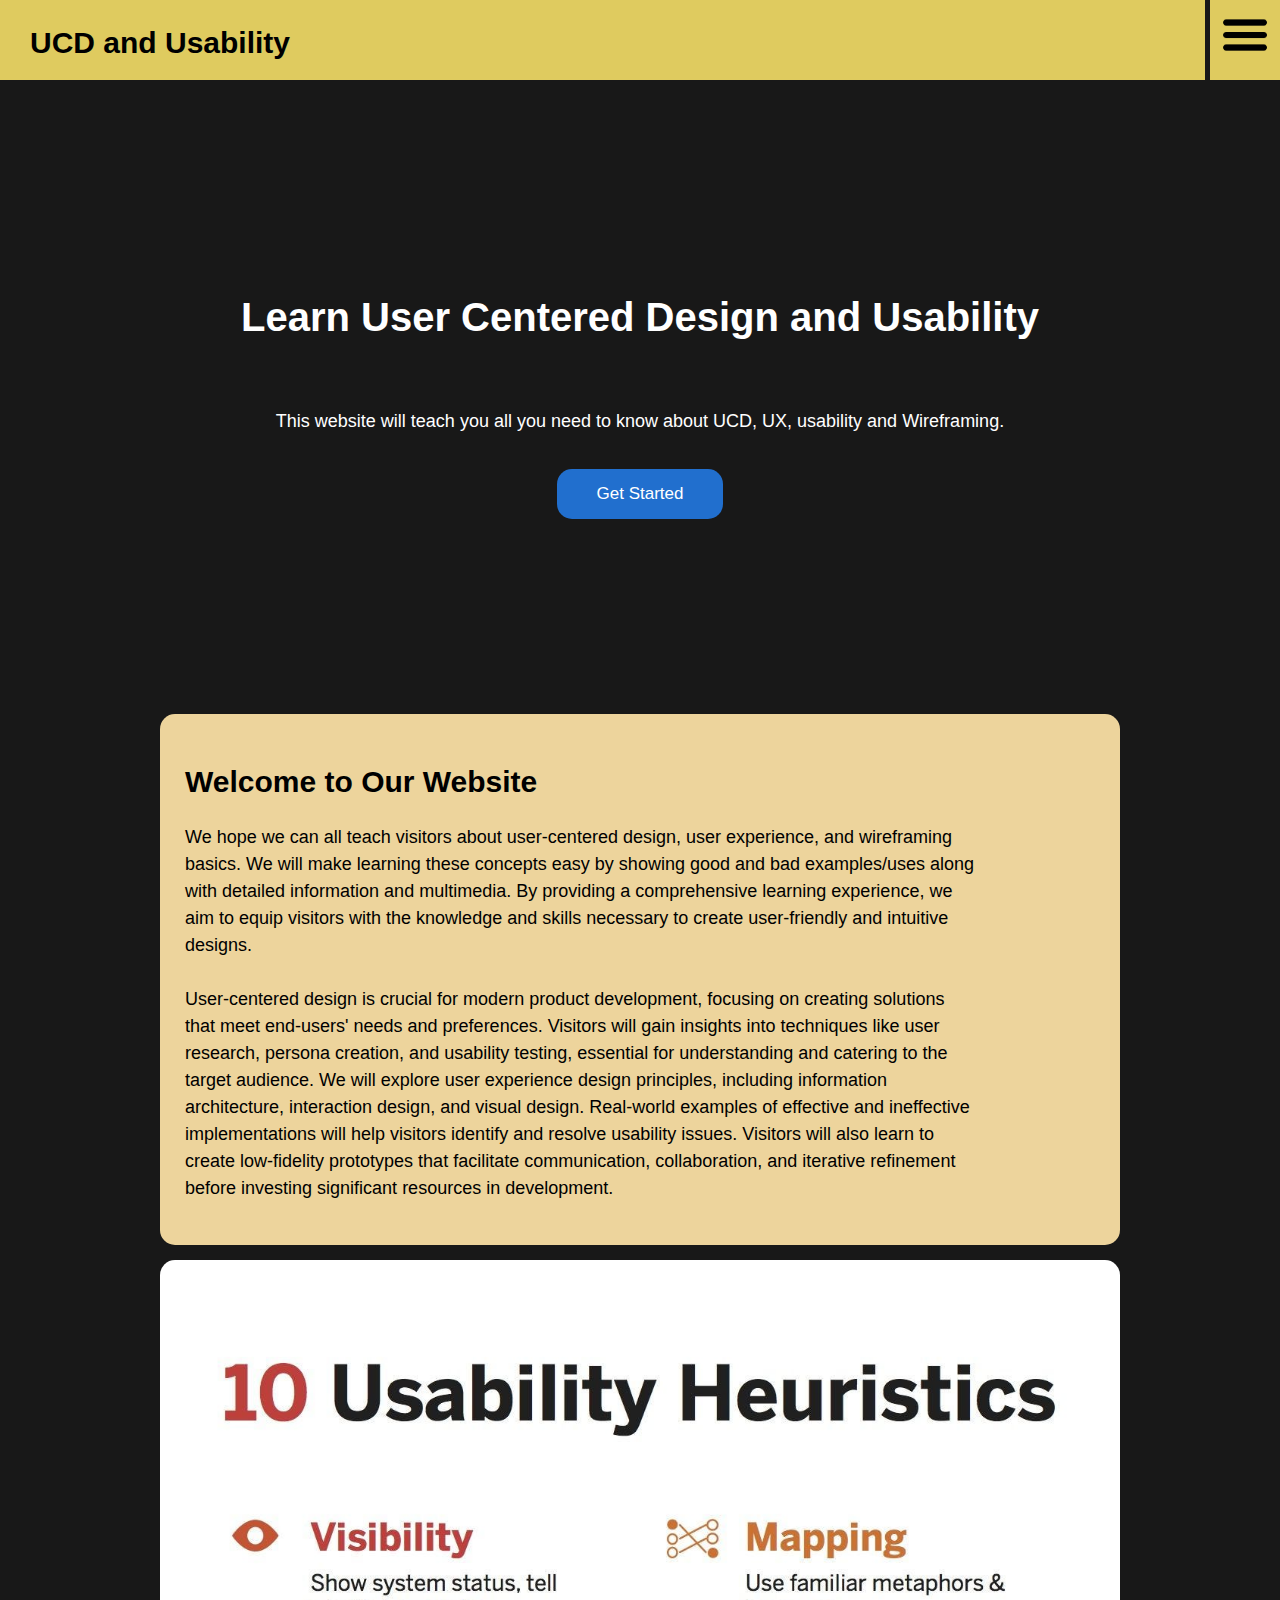
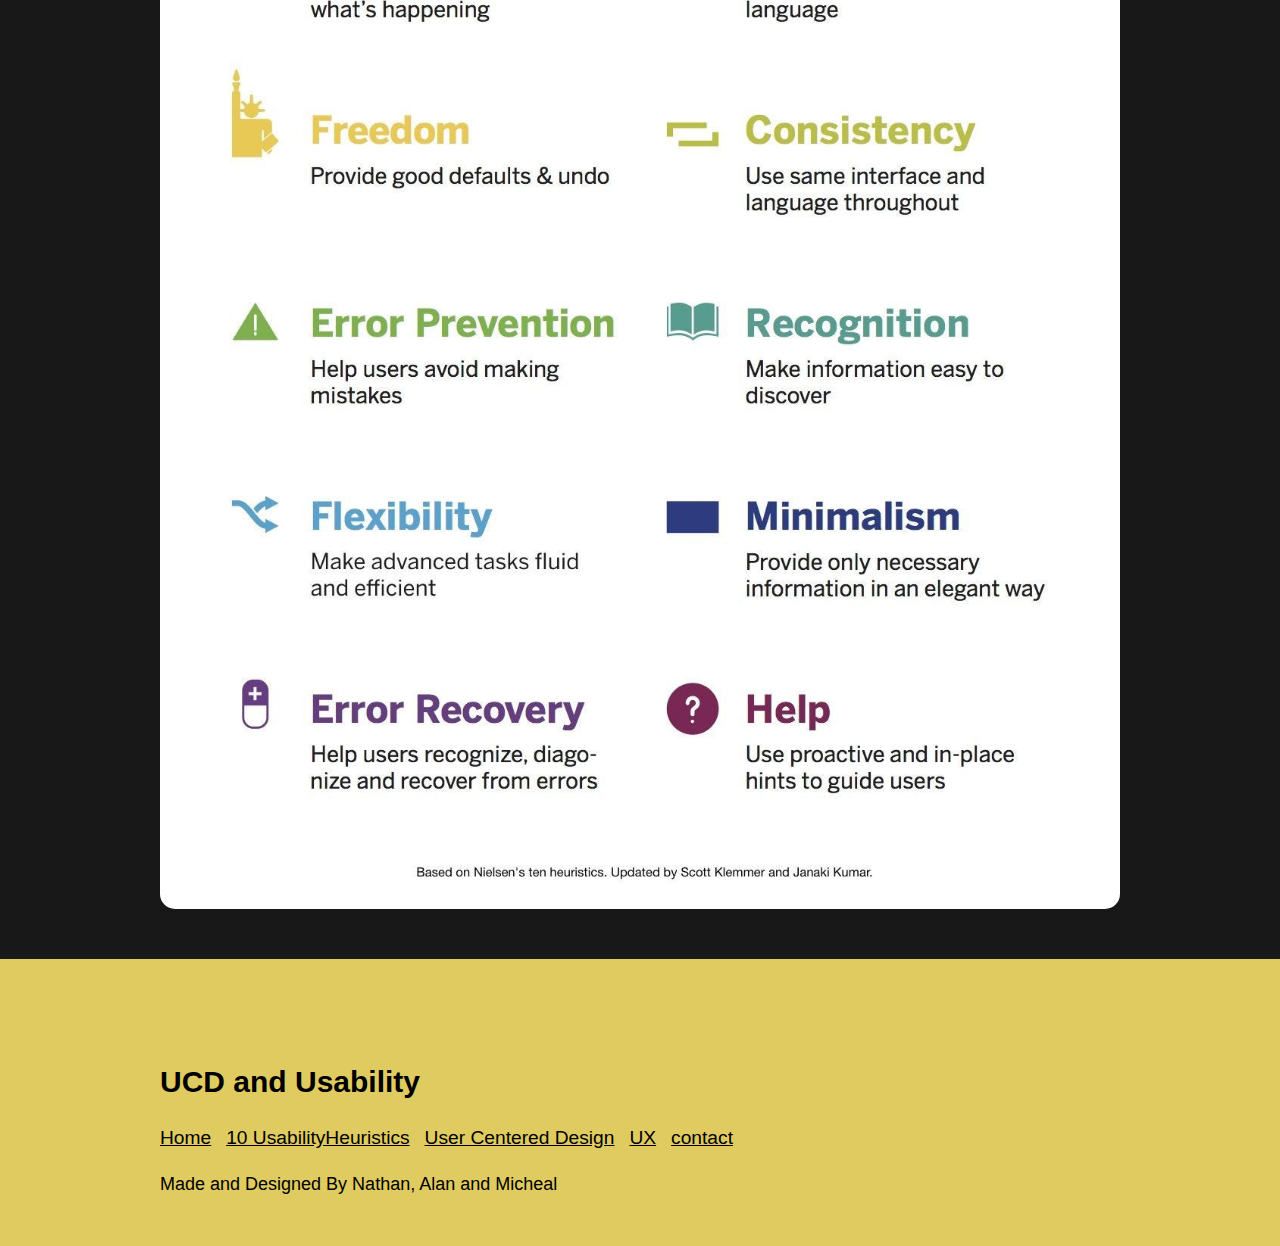
==== commit 5d2cf1d1: "links" ====
--- a/group project/index.html
+++ b/group project/index.html
@@ -13,48 +13,26 @@
             <h1>UCD and Usability</h1>
             </div>
             <nav class="top-nav">
-                <div class="yellow-box">
-                    <a class="nav-link" href="index.html">Home</a>
-                </div>
-                <div class="yellow-box">
-                <a class="nav-link" href="UsabilityHeuristics.html">10 UsabilityHeuristics</a>
-                </div>
-                <div class="yellow-box">
-                <a class="nav-link" href="UserCenteredDesign.html">User Centered Design</a>
-                </div>
-                <div class="yellow-box">
-                <a class="nav-link" href="UserExperince.html">UX</a>
-                </div>
-                <div class="yellow-box">
-                <a class="nav-link" href="contactUs.html">Contact</a>
-                </div>
-                <div class="yellow-box">
-                <a class="nav-link" href="Wireframing.html">Wireframing</a>
-                </div>
+                <a class="nav-link yellow-box" href="index.html">Home</a>
+                <a class="nav-link yellow-box" href="UsabilityHeuristics.html">10 UsabilityHeuristics</a>
+                <a class="nav-link yellow-box" href="UserCenteredDesign.html">User Centered Design</a>
+                <a class="nav-link yellow-box" href="UserExperince.html">UX</a>
+                <a class="nav-link yellow-box" href="Wireframing.html">Wireframing</a>
+                <a class="nav-link yellow-box" href="contactUs.html">Contact</a>
+                
             </nav>
             <div class="yellow-box-end">
                 <button class="mobile hamburger"><img src="assets/hamburger-menu-nav.png" alt="Menu" width="50px" height="auto"></button>
             </div>
         </header>
         <nav class="mobile-nav mobile">
-            <div class="yellow-box">
-                <a class="nav-link" href="index.html">Home</a>
-            </div>
-            <div class="yellow-box">
-            <a class="nav-link" href="UsabilityHeuristics.html">10 UsabilityHeuristics</a>
-            </div>
-            <div class="yellow-box">
-            <a class="nav-link" href="UserCenteredDesign.html">User Centered Design</a>
-            </div>
-            <div class="yellow-box">
-            <a class="nav-link" href="UserExperince.html">UX</a>
-            </div>
-            <div class="yellow-box">
-            <a class="nav-link" href="contactUs.html">Contact</a>
-            </div>
-            <div class="yellow-box">
-            <a class="nav-link" href="Wireframing.html">Wireframing</a>
-            </div>
+            <a class="nav-link yellow-box" href="index.html">Home</a>
+            <a class="nav-link yellow-box" href="UsabilityHeuristics.html">10 UsabilityHeuristics</a>
+            <a class="nav-link yellow-box" href="UserCenteredDesign.html">User Centered Design</a>
+            <a class="nav-link yellow-box" href="UserExperince.html">UX</a>
+            <a class="nav-link yellow-box" href="Wireframing.html">Wireframing</a>
+            <a class="nav-link yellow-box" href="contactUs.html">Contact</a>
+            
         </nav>
         <main>
             <section class="main-content" id="home-grid">
@@ -92,8 +70,9 @@
                     <a class="nav-link" href="UsabilityHeuristics.html">10 UsabilityHeuristics</a>
                     <a class="nav-link" href="UserCenteredDesign.html">User Centered Design</a>
                     <a class="nav-link" href="UserExperince.html">UX</a>
+                    <a class="nav-link yellow-box" href="Wireframing.html">Wireframing</a>
                     <a class="nav-link" href="contactUs.html">contact</a>
-                    <a class="nav-link" href="Wireframing.html">Wireframing</a>
+                    
                 </nav>
                 <p class="black-text">Made and Designed By Nathan, Alan and Micheal</p>
 
--- a/group project/assets/css.css
+++ b/group project/assets/css.css
@@ -75,8 +75,8 @@
     position: relative;
     height: 80px;
     padding: 30px;
-    margin-right: 5px
-       
+    margin-right: 5px;
+      
 }
 
 .yellow-box:hover{
@@ -89,7 +89,7 @@
     height: 80px;
     padding-left: 30px;
     padding-right: 30px;
-    margin-right: 5px
+    margin-right: 5px;
        
 }
 
@@ -207,8 +207,17 @@
     padding-right: 15% ;
 }
 
+.Centered-text-small{
+    margin: auto;
+    padding:30px;
+    display: flex;
+    flex-direction: column;
+    align-items: center;
+    border-radius: 30px;
+}
+
 .heading-box{
-    margin: 5px;
+    margin: 25px;
 }
 
 .Centered-text{
@@ -253,7 +262,7 @@
     text-align: center;
     font-size: 40px;/*size*/
     font-family:'Source Sans Pro', sans-serif;
-    color: yellow;
+    color: white;
 }
 
 .intro-1 p
@@ -274,7 +283,7 @@
     text-align: center;
     font-size: 35px;/*size*/
     font-family:'Source Sans Pro', sans-serif;
-    color: yellow;
+    color: white;
 }
 
 .benefits h2
@@ -282,7 +291,7 @@
     text-align: center;
     font-size: 30px;/*size*/
     font-family:'Source Sans Pro', sans-serif;
-    color: yellow;
+    color: white;
     padding-top: 20px;
 }
 
@@ -300,7 +309,7 @@
     text-align: center;
     font-size: 30px;/*size*/
     font-family:'Source Sans Pro', sans-serif;
-    color: yellow;
+    color: white;
     padding-top: 20px;
 }
 
@@ -318,7 +327,7 @@
     text-align: center;
     font-size: 30px;/*size*/
     font-family:'Source Sans Pro', sans-serif;
-    color: yellow;
+    color: white;
     padding-top: 20px;
 }
 
@@ -341,7 +350,7 @@
     text-align: center;
     font-size: 35px;/*size*/
     font-family:'Source Sans Pro', sans-serif;
-    color: yellow;
+    color: white;
 }
 
 .Key-Components-of-UX h2
@@ -349,7 +358,7 @@
     text-align: center;
     font-size: 30px;/*size*/
     font-family:'Source Sans Pro', sans-serif;
-    color: yellow;
+    color: white;
     padding-top: 20px;
 }
 
@@ -367,7 +376,7 @@
     text-align: center;
     font-size: 30px;/*size*/
     font-family:'Source Sans Pro', sans-serif;
-    color: yellow;
+    color: white;
     padding-top: 20px;
 }
 
@@ -385,7 +394,7 @@
     text-align: center;
     font-size: 30px;/*size*/
     font-family:'Source Sans Pro', sans-serif;
-    color: yellow;
+    color: white;
     padding-top: 20px;
 }
 
@@ -403,7 +412,7 @@
     text-align: center;
     font-size: 30px;/*size*/
     font-family:'Source Sans Pro', sans-serif;
-    color: yellow;
+    color: white;
     padding-top: 20px;
 }
 
@@ -421,7 +430,7 @@
     text-align: center;
     font-size: 30px;/*size*/
     font-family:'Source Sans Pro', sans-serif;
-    color: yellow;
+    color: white;
     padding-top: 20px;
 }
 
@@ -444,7 +453,7 @@
     text-align: center;
     font-size: 35px;/*size*/
     font-family:'Source Sans Pro', sans-serif;
-    color: yellow;
+    color: white;
 }
 
 .Approach h2
@@ -452,7 +461,7 @@
     text-align: center;
     font-size: 30px;/*size*/
     font-family:'Source Sans Pro', sans-serif;
-    color: yellow;
+    color: white;
     padding-top: 20px;
 }
 
@@ -469,7 +478,7 @@
     text-align: center;
     font-size: 30px;/*size*/
     font-family:'Source Sans Pro', sans-serif;
-    color: yellow;
+    color: white;
     padding-top: 20px;
 }
 
@@ -487,7 +496,7 @@
     text-align: center;
     font-size: 30px;/*size*/
     font-family:'Source Sans Pro', sans-serif;
-    color: yellow;
+    color: white;
     padding-top: 20px;
 }
 
@@ -505,7 +514,7 @@
     text-align: center;
     font-size: 30px;/*size*/
     font-family:'Source Sans Pro', sans-serif;
-    color: yellow;
+    color: white;
     padding-top: 20px;
 }
 
@@ -528,7 +537,7 @@
     text-align: center;
     font-size: 30px;/*size*/
     font-family:'Source Sans Pro', sans-serif;
-    color: yellow;
+    color: white;
     padding-top: 20px;
 }
 
@@ -550,7 +559,7 @@
     text-align: center;
     font-size: 30px;/*size*/
     font-family:'Source Sans Pro', sans-serif;
-    color: yellow;
+    color: white;
     padding-top: 20px;
 }
 
@@ -572,7 +581,7 @@
     text-align: center;
     font-size: 30px;/*size*/
     font-family:'Source Sans Pro', sans-serif;
-    color: yellow;
+    color: white;
     padding-top: 20px;
 }
 
@@ -599,7 +608,7 @@
     text-align: center;
     font-size: 30px;/*size*/
     font-family:'Source Sans Pro', sans-serif;
-    color: yellow;
+    color: white;
     padding-top: 20px;
 }
 
@@ -612,215 +621,249 @@
 }
 
 .Steps-1
+{
+    margin-left: auto;
+    margin-right: auto;
+}
+
+.Steps-1 h1
+{
+    text-align: center;
+    font-size: 30px;/*size*/
+    font-family:'Source Sans Pro', sans-serif;
+    color: white;
+    padding-top: 20px;
+}
+
+.Steps-1 h2
+{
+    text-align: center;
+    font-size: 30px;/*size*/
+    font-family:'Source Sans Pro', sans-serif;
+    color: white;
+    padding-top: 20px;
+}
+
+.Steps-1 ul
+{
+    text-align: left;
+    font-size: 20px;/*size*/
+    font-family: Verdana, Geneva, Tahoma, sans-serif;
+    color: white;
+}
+
+.Step-image-1
+{
+    margin-left: auto;
+    margin-right: auto;
+}
+
+
+.Steps-2
 {
     gap: 10px;
     padding:10px ;
 }
 
-.Steps-1 h1
-{
-    text-align: center;
-    font-size: 30px;/*size*/
-    font-family:'Source Sans Pro', sans-serif;
-    color: yellow;
-    padding-top: 20px;
-}
-
-.Steps-1 h2
-{
-    text-align: center;
-    font-size: 30px;/*size*/
-    font-family:'Source Sans Pro', sans-serif;
-    color: yellow;
-    padding-top: 20px;
-}
-
-.Steps-1 ul
-{
-    text-align: left;
-    font-size: 20px;/*size*/
-    font-family: Verdana, Geneva, Tahoma, sans-serif;
-    color: white;
-}
-
-.Steps-2
+.Steps-2 h1
+{
+    text-align: center;
+    font-size: 30px;/*size*/
+    font-family:'Source Sans Pro', sans-serif;
+    color: white;
+    padding-top: 20px;
+}
+
+.Steps-2 ul
+{
+    text-align: left;
+    font-size: 20px;/*size*/
+    font-family: Verdana, Geneva, Tahoma, sans-serif;
+    color: white;
+}
+
+.Step-image-2
+{
+    margin-left: auto;
+    margin-right: auto;
+}
+
+
+.Steps-3
 {
     gap: 10px;
     padding:10px ;
 }
 
-.Steps-2 h1
-{
-    text-align: center;
-    font-size: 30px;/*size*/
-    font-family:'Source Sans Pro', sans-serif;
-    color: yellow;
-    padding-top: 20px;
-}
-
-.Steps-2 ul
-{
-    text-align: left;
-    font-size: 20px;/*size*/
-    font-family: Verdana, Geneva, Tahoma, sans-serif;
-    color: white;
-}
-
-.Steps-3
+.Steps-3 h1
+{
+    text-align: center;
+    font-size: 30px;/*size*/
+    font-family:'Source Sans Pro', sans-serif;
+    color: white;
+    padding-top: 20px;
+}
+
+.Steps-3 ul
+{
+    text-align: left;
+    font-size: 20px;/*size*/
+    font-family: Verdana, Geneva, Tahoma, sans-serif;
+    color: white;
+}
+
+.Step-image-3
+{
+    margin-left: auto;
+    margin-right: auto;
+}
+
+.Steps-4
 {
     gap: 10px;
     padding:10px ;
 }
 
-.Steps-3 h1
-{
-    text-align: center;
-    font-size: 30px;/*size*/
-    font-family:'Source Sans Pro', sans-serif;
-    color: yellow;
-    padding-top: 20px;
-}
-
-.Steps-3 ul
-{
-    text-align: left;
-    font-size: 20px;/*size*/
-    font-family: Verdana, Geneva, Tahoma, sans-serif;
-    color: white;
-}
-
-.Steps-4
+.Steps-4 h1
+{
+    text-align: center;
+    font-size: 30px;/*size*/
+    font-family:'Source Sans Pro', sans-serif;
+    color: white;
+    padding-top: 20px;
+}
+
+.Steps-4 ul
+{
+    text-align: left;
+    font-size: 20px;/*size*/
+    font-family: Verdana, Geneva, Tahoma, sans-serif;
+    color: white;
+}
+
+.Steps-5
 {
     gap: 10px;
     padding:10px ;
 }
 
-.Steps-4 h1
-{
-    text-align: center;
-    font-size: 30px;/*size*/
-    font-family:'Source Sans Pro', sans-serif;
-    color: yellow;
-    padding-top: 20px;
-}
-
-.Steps-4 ul
-{
-    text-align: left;
-    font-size: 20px;/*size*/
-    font-family: Verdana, Geneva, Tahoma, sans-serif;
-    color: white;
-}
-
-.Steps-5
+.Steps-5 h1
+{
+    text-align: center;
+    font-size: 30px;/*size*/
+    font-family:'Source Sans Pro', sans-serif;
+    color: white;
+    padding-top: 20px;
+}
+
+.Steps-5 ul
+{
+    text-align: left;
+    font-size: 20px;/*size*/
+    font-family: Verdana, Geneva, Tahoma, sans-serif;
+    color: white;
+}
+
+.Step-image-5
+{
+    margin-left: auto;
+    margin-right: auto;
+}
+
+
+.Steps-6
 {
     gap: 10px;
     padding:10px ;
 }
 
-.Steps-5 h1
-{
-    text-align: center;
-    font-size: 30px;/*size*/
-    font-family:'Source Sans Pro', sans-serif;
-    color: yellow;
-    padding-top: 20px;
-}
-
-.Steps-5 ul
-{
-    text-align: left;
-    font-size: 20px;/*size*/
-    font-family: Verdana, Geneva, Tahoma, sans-serif;
-    color: white;
-}
-
-.Steps-6
+.Steps-6 h1
+{
+    text-align: center;
+    font-size: 30px;/*size*/
+    font-family:'Source Sans Pro', sans-serif;
+    color: white;
+    padding-top: 20px;
+}
+
+.Steps-6 ul
+{
+    text-align: left;
+    font-size: 20px;/*size*/
+    font-family: Verdana, Geneva, Tahoma, sans-serif;
+    color: white;
+}
+
+.Step-image-6
+{
+    margin-left: auto;
+    margin-right: auto;
+}
+
+
+.Benefits
 {
     gap: 10px;
     padding:10px ;
 }
 
-.Steps-6 h1
-{
-    text-align: center;
-    font-size: 30px;/*size*/
-    font-family:'Source Sans Pro', sans-serif;
-    color: yellow;
-    padding-top: 20px;
-}
-
-.Steps-6 ul
-{
-    text-align: left;
-    font-size: 20px;/*size*/
-    font-family: Verdana, Geneva, Tahoma, sans-serif;
-    color: white;
-}
-
-.Benefits
+.Benefits h1
+{
+    text-align: center;
+    font-size: 30px;/*size*/
+    font-family:'Source Sans Pro', sans-serif;
+    color: white;
+    padding-top: 20px;
+}
+
+.Benefits ul
+{
+    text-align: left;
+    font-size: 20px;/*size*/
+    font-family: Verdana, Geneva, Tahoma, sans-serif;
+    color: white;
+}
+
+.b
+{
+    color: white;
+}
+
+.Mistakes
 {
     gap: 10px;
     padding:10px ;
 }
 
-.Benefits h1
-{
-    text-align: center;
-    font-size: 30px;/*size*/
-    font-family:'Source Sans Pro', sans-serif;
-    color: yellow;
-    padding-top: 20px;
-}
-
-.Benefits ul
-{
-    text-align: left;
-    font-size: 20px;/*size*/
-    font-family: Verdana, Geneva, Tahoma, sans-serif;
-    color: white;
-}
-
-.b
-{
-    color: yellow;
-}
-
-.Mistakes
+.Mistakes h1
+{
+    text-align: center;
+    font-size: 30px;/*size*/
+    font-family:'Source Sans Pro', sans-serif;
+    color: white;
+    padding-top: 20px;
+}
+
+.Mistakes ul
+{
+    text-align: left;
+    font-size: 20px;/*size*/
+    font-family: Verdana, Geneva, Tahoma, sans-serif;
+    color: white;
+}
+
+.End
 {
     gap: 10px;
     padding:10px ;
 }
 
-.Mistakes h1
-{
-    text-align: center;
-    font-size: 30px;/*size*/
-    font-family:'Source Sans Pro', sans-serif;
-    color: yellow;
-    padding-top: 20px;
-}
-
-.Mistakes ul
-{
-    text-align: left;
-    font-size: 20px;/*size*/
-    font-family: Verdana, Geneva, Tahoma, sans-serif;
-    color: white;
-}
-
-.End
-{
-    gap: 10px;
-    padding:10px ;
-}
-
 .End h1
 {
     text-align: center;
     font-size: 30px;/*size*/
     font-family:'Source Sans Pro', sans-serif;
-    color: yellow;
+    color: white;
     padding-top: 20px;
 }
 
@@ -832,8 +875,23 @@
     color: white;
 }
 
-/**/
-
+/*Contact page css*/
+
+#contact-grid{
+    display: grid;
+    grid-template-columns: 1fr ;
+    gap:15px;
+}
+
+#contact-title{
+    color: rgb(255, 255, 255);
+    font-size: 40px;
+    margin: 10px;
+}
+
+h2{
+font-size: 30px;
+}
 
 
 
@@ -851,12 +909,15 @@
     box-shadow: none;
 }
 
+
+
 @media only screen and (max-width: 768px)
 {
     /* page -------------*/
     .mobile{display:contents;}
 
     .main-content{
+        margin-top: 80px;
         width: 90%;
     }
     /* nav --------------------*/
@@ -900,6 +961,7 @@
 
     /* grids ------------------*/
     #home-grid{
+        
         display: grid;
         grid-template-columns: 1fr;
         gap:15px;
@@ -910,6 +972,7 @@
     #home-item3{    grid-column: 1/2;}
 
     #two-column-grid{
+        margin-top: calc(20px );
         gap:7px;
     }    
     .first-half{    grid-column: 1/3;}
@@ -923,8 +986,19 @@
     }
 
     .text-box{
-        padding: 20px;
+        padding-top: 20px;
+        padding-left: 10px;
+        padding-right: 10px; 
         border-radius: 10px;
+    }
+
+    .heading-box{
+        padding-top: 20px;
+        padding-left: 5px;
+        padding-right: 5px; 
+        border-radius: 10px;
+        margin: 0px;
+
     }
 
     .Centered-text{
@@ -934,4 +1008,58 @@
 
 
 
+}
+
+/* small desktop screens tablets*/
+@media only screen and (max-width: 1300px) and (min-width: 738px)
+{
+    .mobile{display:contents;}
+    .top-nav{
+        display: none;
+    }
+    .mobile-nav{
+        display: flex;
+        position: absolute;
+        text-align: right;
+        flex-direction: column;
+        top: 80px;
+        right: 0px;
+        width: 300px;
+    }
+
+    .yellow-box-title{
+        width: calc(100% - 135px);
+    }
+
+    .yellow-box{
+        display: none;
+        padding: 15px;
+        margin-top: 5px;
+        height: auto;
+        margin-right: 0px;
+
+    }
+
+    .yellow-box-end{
+        position: absolute;
+        right: 0px;
+        top: 0px;
+        width: 50px;
+        height: 80px;
+    }
+
+    #home-grid{
+        
+        display: grid;
+        grid-template-columns: 1fr;
+        gap:15px;
+    }
+
+    #home-item1{    grid-column: 1/2;}
+    #home-item2{    grid-column: 1/2;}
+    #home-item3{    grid-column: 1/2;}
+
+    .first-half{    grid-column: 1/3;}
+    .second-half{    grid-column: 1/3;}
+
 }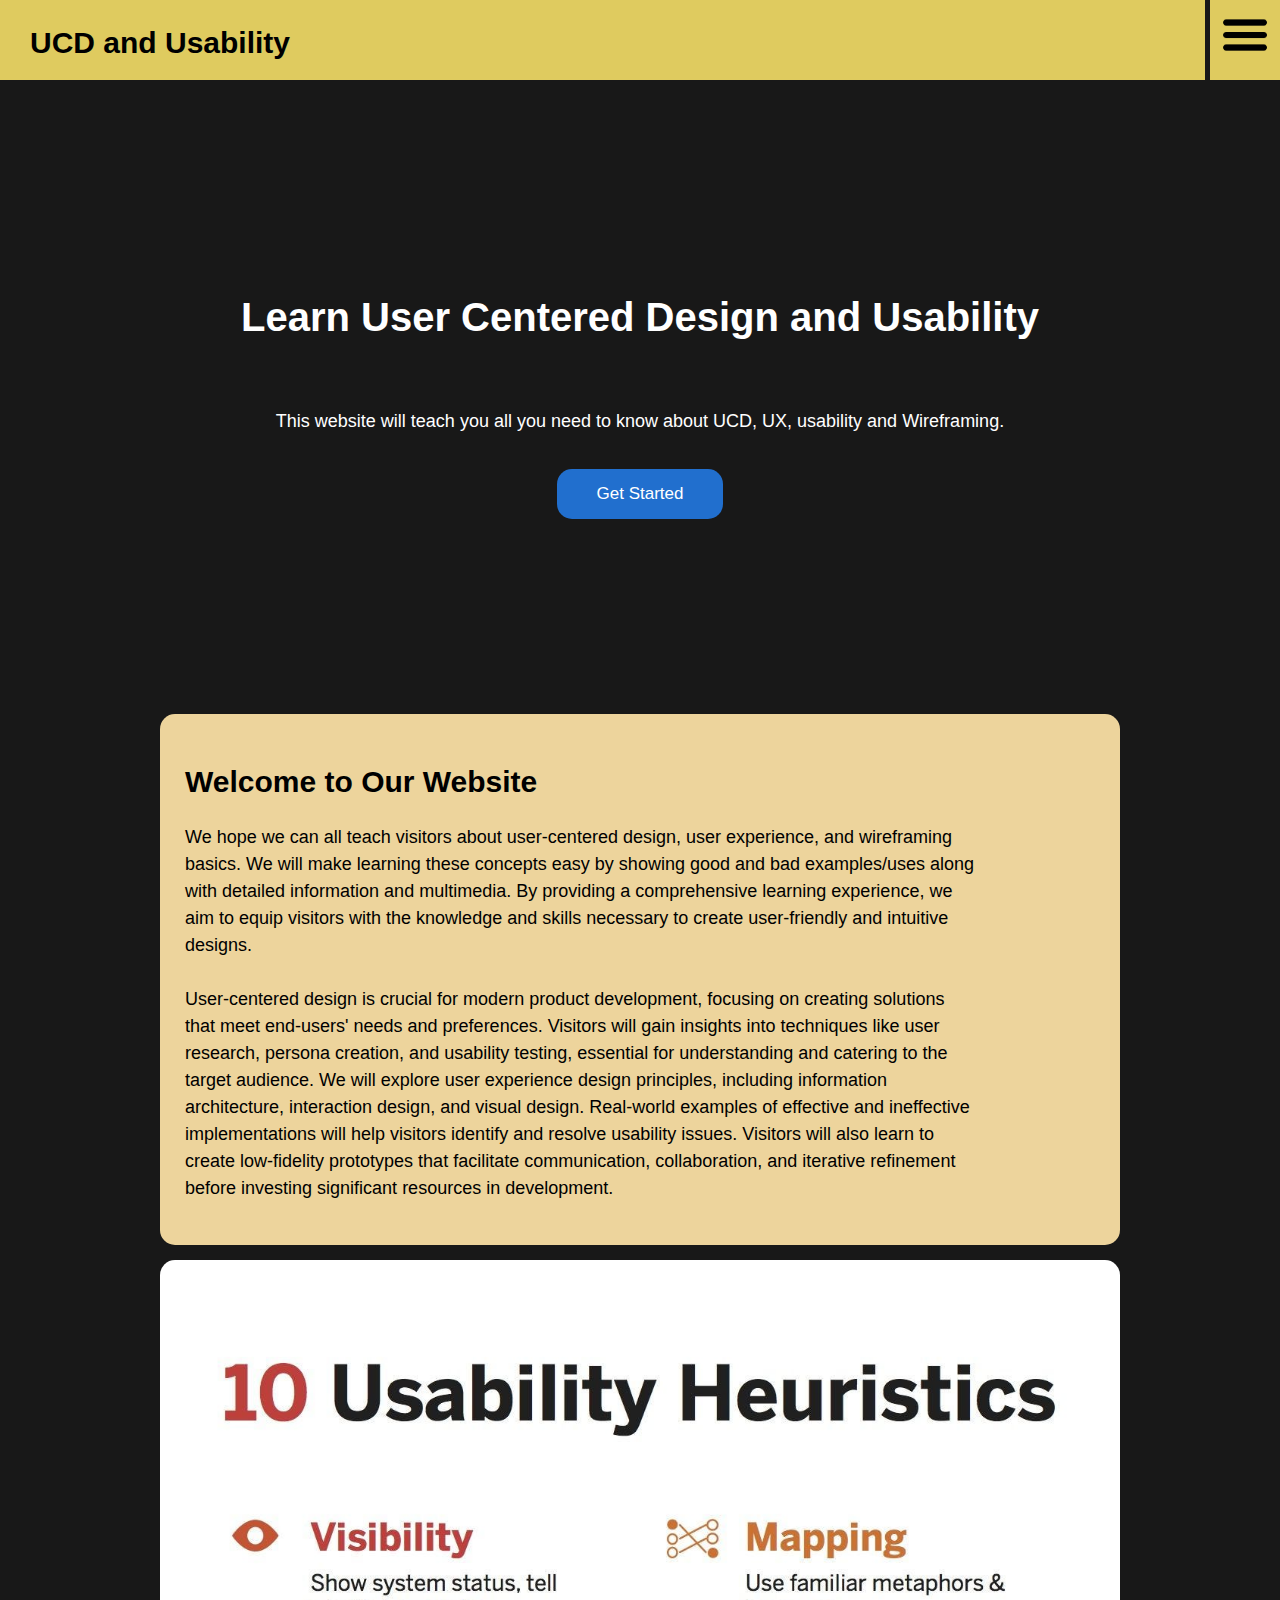
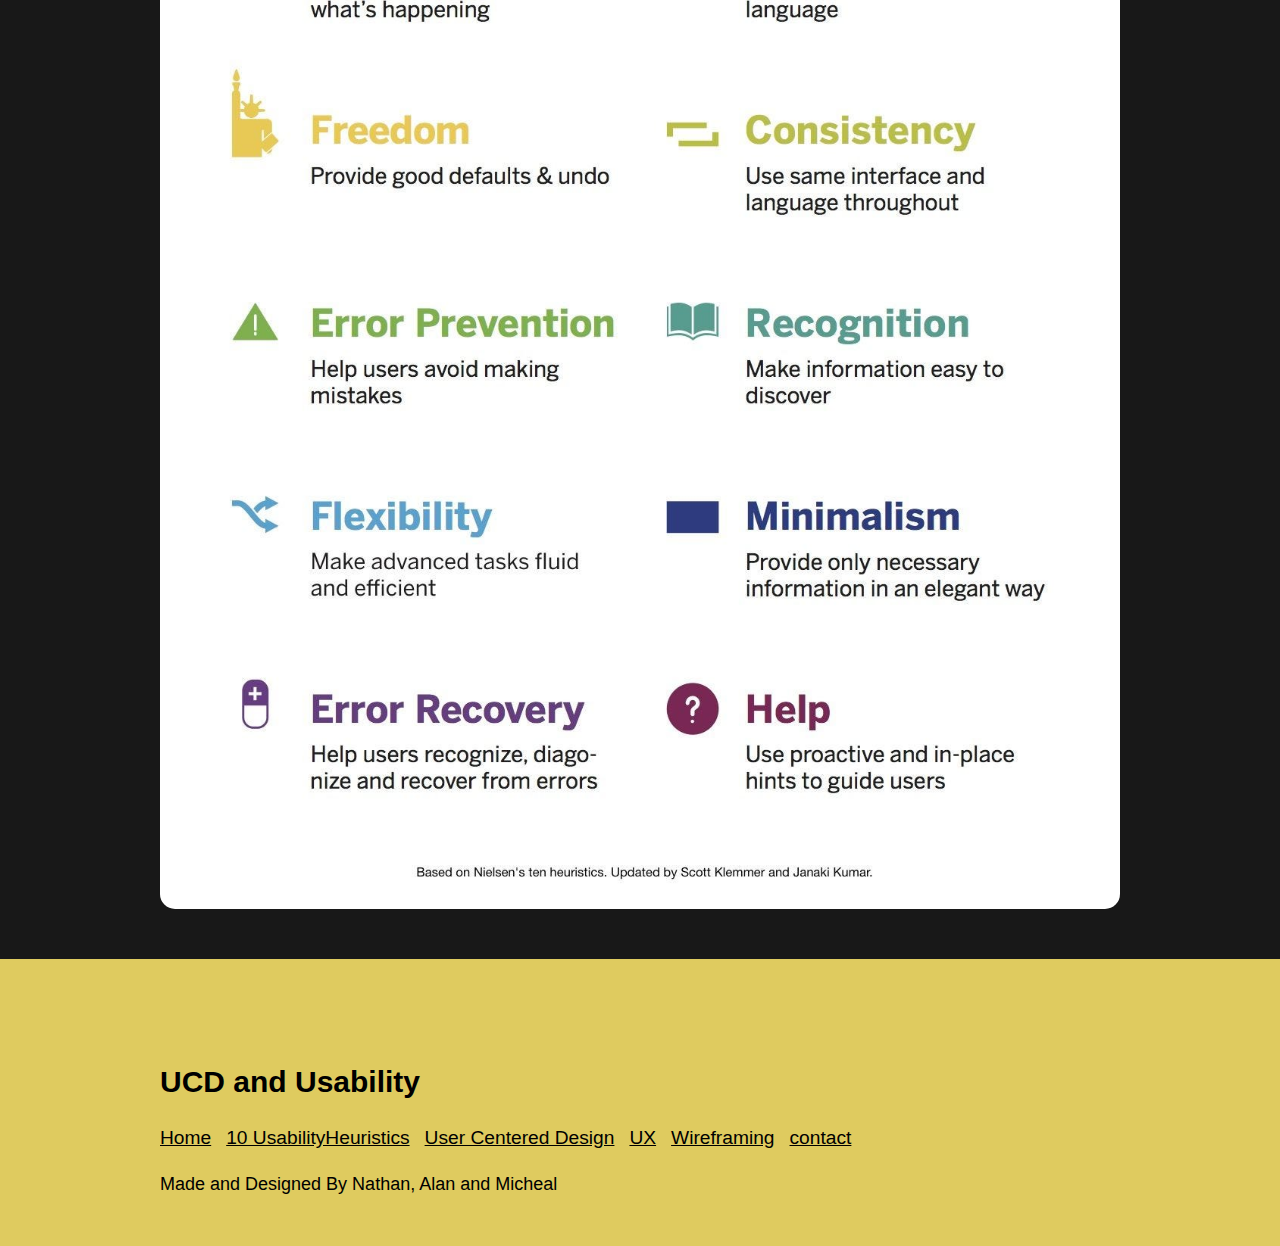
==== commit 206d3c64: "link fix" ====
--- a/group project/index.html
+++ b/group project/index.html
@@ -70,7 +70,7 @@
                     <a class="nav-link" href="UsabilityHeuristics.html">10 UsabilityHeuristics</a>
                     <a class="nav-link" href="UserCenteredDesign.html">User Centered Design</a>
                     <a class="nav-link" href="UserExperince.html">UX</a>
-                    <a class="nav-link yellow-box" href="Wireframing.html">Wireframing</a>
+                    <a class="nav-link" href="Wireframing.html">Wireframing</a>
                     <a class="nav-link" href="contactUs.html">contact</a>
                     
                 </nav>
